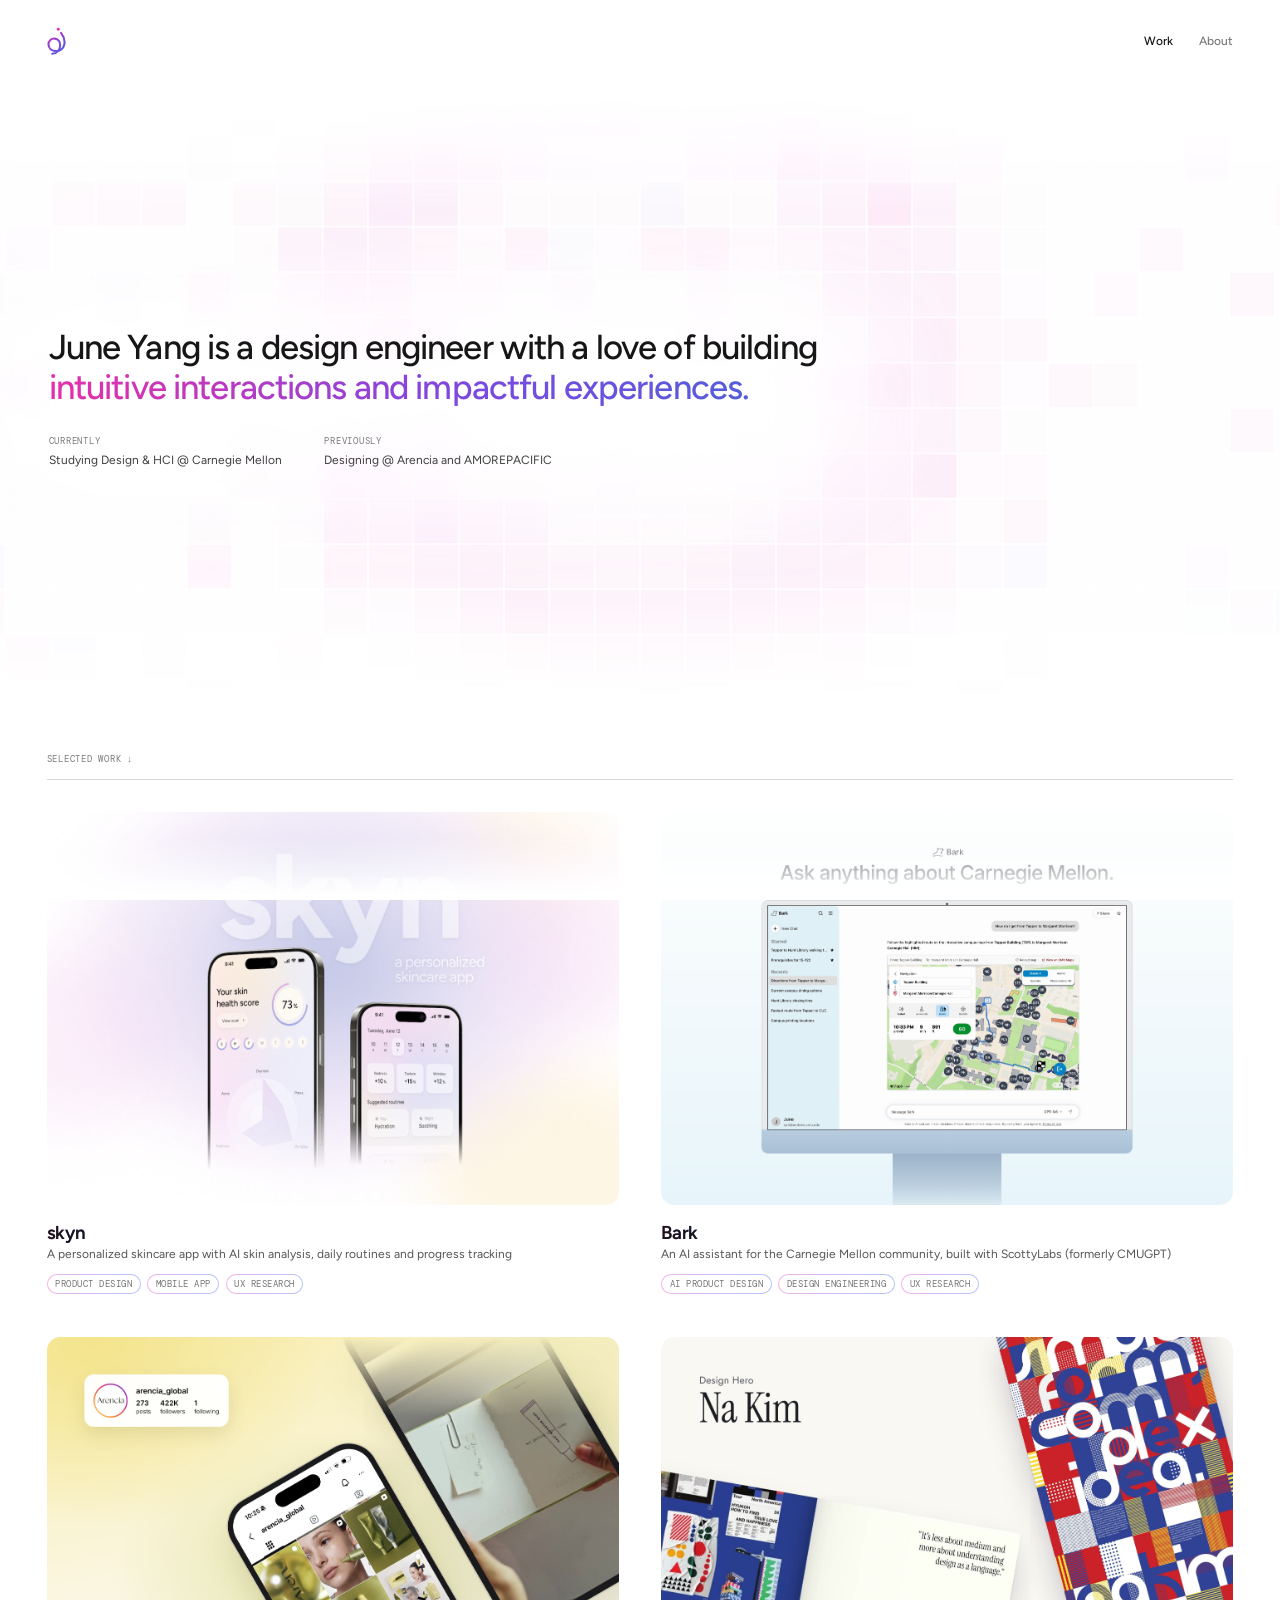
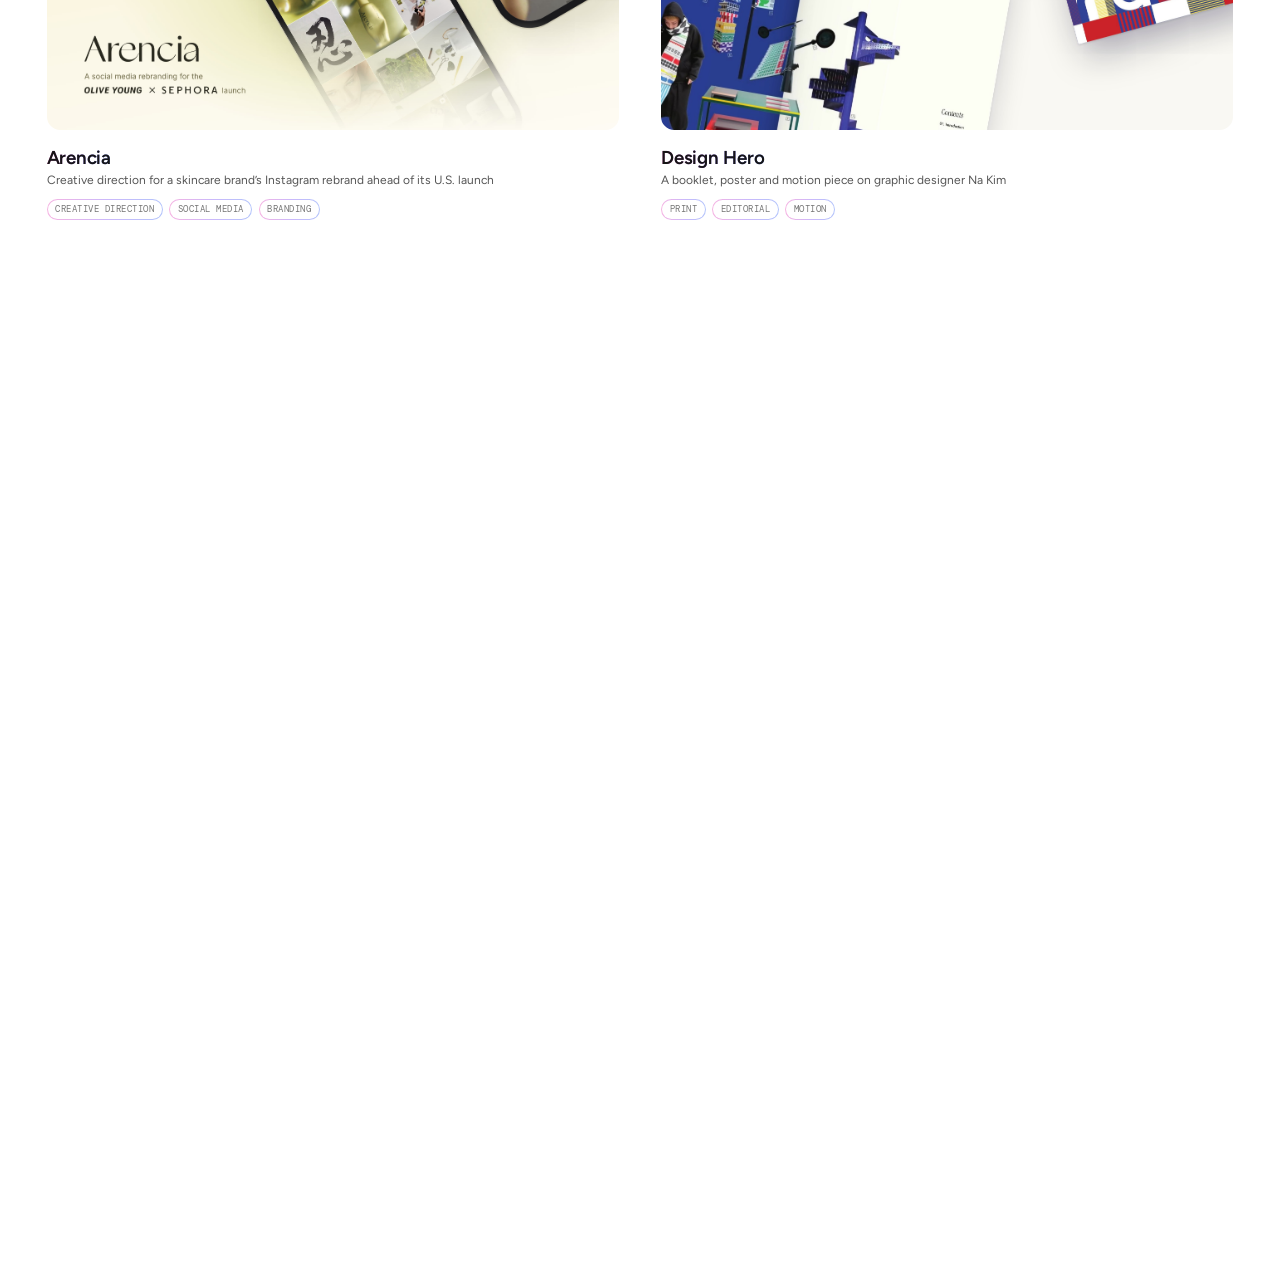
==== index.html @ a9446103 "Cursor: soft translucent circle that trails the pointer and expands over clickables (replaces arrow " ====
<!doctype html>
<html lang="en">
<head>
  <meta charset="utf-8">
  <meta name="robots" content="noindex, nofollow">
  <meta name="viewport" content="width=device-width, initial-scale=1">
  <title>June Yang</title>
  <link rel="icon" href="favicon.ico?v=4" sizes="any">
  <link rel="icon" type="image/svg+xml" href="favicon.svg?v=4">
  <link rel="icon" type="image/png" href="favicon-32.png?v=4">
  <link rel="apple-touch-icon" href="apple-touch-icon.png?v=3">
  <meta name="description" content="June Yang is a design engineer with a love of building intuitive interactions and impactful experiences. Currently studying Design &amp; HCI at Carnegie Mellon.">
  <link rel="preconnect" href="https://fonts.googleapis.com">
  <link rel="preconnect" href="https://fonts.gstatic.com" crossorigin>
  <link href="https://fonts.googleapis.com/css2?family=DM+Mono:wght@400;500&family=Figtree:wght@400;500;600&display=swap" rel="stylesheet">
  <link rel="stylesheet" href="ds.css?v=13">
  <link rel="stylesheet" href="home.css?v=ds31">
  <script>
    // Scale the 1920px design to the window width so it matches the Figma frame.
    (function () {
      function fit() {
        var w = window.innerWidth;
        document.documentElement.style.setProperty('--fit', w >= 1024 ? Math.min(w / 1920, 1) : 1);
      }
      fit();
      window.addEventListener('resize', fit);
    })();
  </script>
</head>
<body>
  <canvas class="hero-grid" data-mode="squares" data-palette="shift" aria-hidden="true"></canvas>
  <header class="site-header">
    <a class="site-logo" href="index.html"><img src="logo-j.svg?v=1" width="24" height="34" alt="June Yang (home)"></a>
    <nav class="site-nav" aria-label="Main">
      <a href="#work" aria-current="page">Work</a>
      <a href="about.html">About</a>
    </nav>
  </header>

  <main class="home">
    <section class="intro" aria-label="About June">
      <div class="intro__text">
      <h1 class="intro__title">June Yang is a design engineer with a love of building <span class="ds-gradient">intuitive interactions and impactful experiences.</span></h1>
      <dl class="intro__meta">
        <div><dt class="ds-label">Currently</dt><dd>Studying Design &amp; HCI @ Carnegie Mellon</dd></div>
        <div><dt class="ds-label">Previously</dt><dd>Designing @ Arencia and AMOREPACIFIC</dd></div>
      </dl>
      </div>
    </section>

    <div class="work-head"><h2 class="ds-label"><a href="#work">Selected work <span class="work-head__arrow" aria-hidden="true">↓</span></a></h2></div>
    <section id="work" class="work" aria-label="Selected work">
      <a class="project" href="skyn/">
        <div class="project__frame"><div class="project__media project__media--skyn">
          <img src="skyn/images/hero.png" width="857" height="589"
            alt="Two skyn app screens showing a skin health score and daily skin changes">
          <video class="project__hover" data-src="skyn/images/hover.mp4?v=12" muted playsinline loop preload="none" aria-hidden="true"></video>
        </div></div>
        <h2 class="project__title">skyn</h2>
        <p class="project__desc">A personalized skincare app with AI skin analysis, daily routines and progress tracking</p>
        <ul class="project__tags" aria-label="Tags"><li>Product Design</li><li>Mobile App</li><li>UX Research</li></ul>
      </a>

      <a class="project" href="bark/">
        <div class="project__frame"><div class="project__media project__media--cmugpt">
          <img src="bark/images/cover.png?v=15" width="1377" height="946"
            alt="Bark cover: 'Ask anything about Carnegie Mellon.' above an iMac showing a Bark answer with an interactive CMU Maps route">
          <video class="project__hover" data-src="bark/images/hover.mp4?v=7" muted playsinline loop preload="none" aria-hidden="true"></video>
        </div></div>
        <h2 class="project__title">Bark</h2>
        <p class="project__desc">An AI assistant for the Carnegie Mellon community, built with ScottyLabs (formerly CMUGPT)</p>
        <ul class="project__tags" aria-label="Tags"><li>AI Product Design</li><li>Design Engineering</li><li>UX Research</li></ul>
      </a>

      <a class="project" href="arencia/">
        <div class="project__frame"><div class="project__media project__media--arencia">
          <img src="arencia/images/cover.jpg?v=17" width="1377" height="946"
            alt="Arencia cover: two tilted phones showing the rebranded Instagram grid and the Booster Shot video, and the Arencia logo with 'A social media rebranding for the Olive Young x Sephora launch'">
          <video class="project__hover" data-src="arencia/images/hover.mp4?v=6" muted playsinline loop preload="none" aria-hidden="true"></video>
        </div></div>
        <h2 class="project__title">Arencia</h2>
        <p class="project__desc">Creative direction for a skincare brand’s Instagram rebrand ahead of its U.S. launch</p>
        <ul class="project__tags" aria-label="Tags"><li>Creative Direction</li><li>Social Media</li><li>Branding</li></ul>
      </a>

      <a class="project" href="design-hero/">
        <div class="project__frame"><div class="project__media project__media--hero">
          <img src="design-hero/images/cover.jpg?v=8" width="1377" height="946"
            alt="Na Kim cover: 'Design Hero' above the 'Na Kim' title on a cream background above the tilted booklet contents spread and the 'simple form, complex idea' poster">
          <video class="project__hover" data-src="design-hero/images/hover.mp4?v=4" muted playsinline loop preload="none" aria-hidden="true"></video>
        </div></div>
        <h2 class="project__title">Design Hero</h2>
        <p class="project__desc">A booklet, poster and motion piece on graphic designer Na Kim</p>
        <ul class="project__tags" aria-label="Tags"><li>Print</li><li>Editorial</li><li>Motion</li></ul>
      </a>
    </section>
  </main>
  <script>
    // On hover, a project's cover comes alive: its screens play the app's demos. Only where hovering
    // exists and motion is welcome; everywhere else the still cover stays.
    (function () {
      if (!window.matchMedia('(hover: hover) and (pointer: fine)').matches) return;
      if (window.matchMedia('(prefers-reduced-motion: reduce)').matches) return;
      Array.prototype.forEach.call(document.querySelectorAll('.project__hover'), function (v) {
        var card = v.closest('.project');
        v.src = v.getAttribute('data-src');
        v.preload = 'auto';
        function start() {
          v.currentTime = 0;
          var p = v.play(); if (p && p.catch) p.catch(function () {});
        }
        v.addEventListener('playing', function () { card.classList.add('is-playing'); });
        function stop() { card.classList.remove('is-playing'); v.pause(); }
        card.addEventListener('mouseenter', start);
        card.addEventListener('mouseleave', stop);
        card.addEventListener('focus', start);
        card.addEventListener('blur', stop);
      });
    })();
  </script>
  <script src="scroll-fade.js?v=1"></script>
  <script src="hero-grid.js?v=45"></script>
  <script src="cursor-circle.js?v=1" defer></script>
</body>
</html>
---- ds.css ----
/* June Yang design system — shared tokens.
   Same system as the resume: Figtree for text, DM Mono for small labels.
   Color: pink leads, with purple and blue as supporting accents. The gradient runs
   pink → purple → blue. Pages link this file first and read only these variables. */

:root {
  /* Brand colors (500 = the main swatch) — clean, saturated hues so the pink never reads muddy */
  --pink-50:    #fdeefa;
  --pink-100:   #fbcdef;
  --pink-300:   #f9a8e6;
  --pink-500:   #f472d0;  /* main brand pink: cool and bright — tiles, fills, large shapes */
  --pink-600:   #b5208f;  /* pink text on white (5.9:1) */
  --pink-700:   #a91d85;
  --purple-300: #c4b5fd;
  --purple-500: #a78bfa;
  --blue-300:   #a5b4fc;
  --blue-500:   #6b8cf5;
  --blue-50:    #eef2fe;

  /* Neutrals */
  --ink:        #161616;  /* headings, body */
  --ink-2:      #3d3d3d;  /* long-form body */
  --muted:      #7a7a7a;  /* supporting text, labels */
  --line:       #dadada;  /* hairlines (a touch darker so card borders and dividers read clearly) */
  --surface:    #f5f5f7;  /* image wells, chips */
  --bg:         #ffffff;

  /* Roles */
  --link:       var(--pink-600);
  --link-hover: var(--pink-700);
  --tag-bg:     var(--pink-50);
  --tag-fg:     var(--pink-600);
  --focus:      var(--pink-500);
  /* headline gradient: a bright, clean pink into a deep violet and deep blue (large text, ≥3.9:1) */
  --gradient:   linear-gradient(90deg, #e62fa8, #7e47e0 52%, #4a62d9);
  /* calmer version for hover states like project titles: lighter and clean, not vivid (≥3.6:1) */
  --gradient-title: linear-gradient(90deg, #d655b0, #8b66e6 52%, #6380e6);
  /* light pastel version for the selected-card ring */
  --gradient-ring: linear-gradient(90deg, #ef9ad6, #b79cf6 52%, #97aef5);
  /* soft pastel version for quiet details like tag outlines */
  --gradient-soft: linear-gradient(90deg, #f6b3e2, #cbb8fb 52%, #b3c4fb);

  /* Type */
  --font-sans: "Figtree", system-ui, sans-serif;
  --font-mono: "DM Mono", ui-monospace, monospace;
}

/* Gradient text, e.g. the title under a name */
.ds-gradient {
  background: var(--gradient);
  -webkit-background-clip: text;
  background-clip: text;
  color: transparent;
}

/* Small monospace section label, e.g. EXPERIENCE / SELECTED WORK */
.ds-label {
  font-family: var(--font-mono);
  font-size: 14px;
  font-weight: 400;
  letter-spacing: 0.08em;
  text-transform: uppercase;
  color: var(--muted);
}

/* Cursor circle (cursor-circle.js): soft translucent circle that trails the pointer, expands over clickables */
.cursor-circle { position: fixed; left: 0; top: 0; z-index: 2147483647; pointer-events: none; will-change: transform; }
.cursor-circle::before {
  content: ""; position: absolute; left: -14px; top: -14px; width: 28px; height: 28px; border-radius: 50%;
  background: linear-gradient(135deg, rgba(244,114,208,.32), rgba(167,139,250,.28) 52%, rgba(107,140,245,.3));
  box-shadow: inset 0 0 0 1px rgba(181,32,143,.12);
  opacity: 0; transform: scale(.6);
  transition: transform .45s cubic-bezier(.2,1.2,.4,1), opacity .25s ease, background .3s ease;
}
.cursor-circle.is-visible::before { opacity: 1; transform: scale(1); }
.cursor-circle.is-hover::before {
  transform: scale(2.3);
  background: linear-gradient(135deg, rgba(244,114,208,.18), rgba(167,139,250,.16) 52%, rgba(107,140,245,.18));
  box-shadow: inset 0 0 0 1px rgba(126,71,224,.18);
}
.cursor-circle.is-hover.is-press::before { transform: scale(1.9); transition-duration: .15s; }
@media (prefers-reduced-motion: reduce) { .cursor-circle::before { transition: opacity .2s ease; } }
---- home.css ----
/* Portfolio home — built from the Figma "main(home)" frame (1920px).
   Colors and fonts come from ds.css (the shared design system). */

:root {
  --black: var(--ink);
  --black-60: var(--muted);
  --label-size: 15px;

  --side: 70px;       /* frame edge to content */
  --card-gap: 64px;   /* 991 - 927 */
}

*, *::before, *::after { box-sizing: border-box; }

body {
  zoom: var(--fit, 1);
  margin: 0;
  background: var(--bg);
  color: var(--ink);
  font-family: var(--font-sans);
  -webkit-font-smoothing: antialiased;
}

p, h1, h2 { margin: 0; font-weight: 400; }
img { display: block; max-width: 100%; height: auto; }
a { color: inherit; text-decoration: none; }

/* Header (same as the case studies) */
.site-header {
  max-width: 1920px;
  margin: 0 auto;
  padding: 40px var(--side) 0;
  display: flex;
  justify-content: flex-end;
}
.site-nav { display: flex; gap: 40px; font-size: 18px; font-weight: 500; }
.site-nav a { color: var(--muted); transition: color .2s ease; }
.site-nav a[aria-current="page"] { color: var(--ink); }
.site-nav a:hover { color: var(--link); }

.home {
  max-width: 1920px;
  margin: 0 auto;
  padding: 0 var(--side) 157px;
}

/* Intro */
/* Hero fills the first screen: header + intro + "Selected work" label = 100vh */
body { position: relative; }
.hero-grid { position: absolute; top: 0; left: 0; width: 100%; height: 100vh; pointer-events: none; z-index: 0; }
.hero-grid[data-mode="squares"] { -webkit-mask-image: linear-gradient(#000 82%, transparent); mask-image: linear-gradient(#000 82%, transparent); }
.site-header, .home { position: relative; z-index: 1; }
/* Soft haze + blur behind the nav and the intro text, so the tiles melt away near the words
   (same idea as the fade at the bottom of the window) */
.site-header::before {
  content: "";
  position: absolute;
  /* solid white through the whole nav row (plus a margin), then a long, eased fade */
  left: -100vw; right: -100vw; top: -40px; height: calc(100% + 290px);
  background: var(--bg);
  -webkit-backdrop-filter: blur(6px) saturate(1.8); backdrop-filter: blur(6px) saturate(1.8);
  -webkit-mask-image: linear-gradient(to bottom, #000 0, #000 calc(100% - 190px), rgba(0,0,0,.85) calc(100% - 150px), rgba(0,0,0,.6) calc(100% - 105px), rgba(0,0,0,.32) calc(100% - 60px), rgba(0,0,0,.1) calc(100% - 25px), transparent);
  mask-image: linear-gradient(to bottom, #000 0, #000 calc(100% - 190px), rgba(0,0,0,.85) calc(100% - 150px), rgba(0,0,0,.6) calc(100% - 105px), rgba(0,0,0,.32) calc(100% - 60px), rgba(0,0,0,.1) calc(100% - 25px), transparent);
  pointer-events: none;
  z-index: -1;
}
.intro__text { position: relative; align-self: flex-start; }
/* Haze sized from the text block itself. --ox/--oy: how far it reaches past the text;
   --fx/--fy: how long the fade is. The fade is longer than the reach, so it starts a little
   inside the text and eases out well beyond it. Whiter in the middle, lighter at the edges,
   so it reads as the tiles softening around the words rather than a box. */
.intro__text { --ox: 300px; --oy: 210px; --fx: 380px; --fy: 280px; }
.intro__text::before {
  content: "";
  position: absolute;
  inset: calc(var(--oy) * -1) calc(var(--ox) * -1);
  background: radial-gradient(ellipse 55% 60% at 45% 50%, rgba(255, 255, 255, .95), rgba(255, 255, 255, .82));
  -webkit-backdrop-filter: blur(14px) saturate(1.8); backdrop-filter: blur(14px) saturate(1.8);
  -webkit-mask-image: linear-gradient(to right, rgba(0,0,0,0) calc(var(--fx) * 0), rgba(0,0,0,0.03) calc(var(--fx) * 0.12), rgba(0,0,0,0.1) calc(var(--fx) * 0.25), rgba(0,0,0,0.26) calc(var(--fx) * 0.4), rgba(0,0,0,0.48) calc(var(--fx) * 0.55), rgba(0,0,0,0.7) calc(var(--fx) * 0.7), rgba(0,0,0,0.88) calc(var(--fx) * 0.85), rgba(0,0,0,1) calc(var(--fx) * 1), rgba(0,0,0,1) calc(100% - var(--fx) * 1), rgba(0,0,0,0.88) calc(100% - var(--fx) * 0.85), rgba(0,0,0,0.7) calc(100% - var(--fx) * 0.7), rgba(0,0,0,0.48) calc(100% - var(--fx) * 0.55), rgba(0,0,0,0.26) calc(100% - var(--fx) * 0.4), rgba(0,0,0,0.1) calc(100% - var(--fx) * 0.25), rgba(0,0,0,0.03) calc(100% - var(--fx) * 0.12), rgba(0,0,0,0) calc(100% - var(--fx) * 0)), linear-gradient(to bottom, rgba(0,0,0,0) calc(var(--fy) * 0), rgba(0,0,0,0.03) calc(var(--fy) * 0.12), rgba(0,0,0,0.1) calc(var(--fy) * 0.25), rgba(0,0,0,0.26) calc(var(--fy) * 0.4), rgba(0,0,0,0.48) calc(var(--fy) * 0.55), rgba(0,0,0,0.7) calc(var(--fy) * 0.7), rgba(0,0,0,0.88) calc(var(--fy) * 0.85), rgba(0,0,0,1) calc(var(--fy) * 1), rgba(0,0,0,1) calc(100% - var(--fy) * 1), rgba(0,0,0,0.88) calc(100% - var(--fy) * 0.85), rgba(0,0,0,0.7) calc(100% - var(--fy) * 0.7), rgba(0,0,0,0.48) calc(100% - var(--fy) * 0.55), rgba(0,0,0,0.26) calc(100% - var(--fy) * 0.4), rgba(0,0,0,0.1) calc(100% - var(--fy) * 0.25), rgba(0,0,0,0.03) calc(100% - var(--fy) * 0.12), rgba(0,0,0,0) calc(100% - var(--fy) * 0));
  -webkit-mask-composite: source-in;
  mask-image: linear-gradient(to right, rgba(0,0,0,0) calc(var(--fx) * 0), rgba(0,0,0,0.03) calc(var(--fx) * 0.12), rgba(0,0,0,0.1) calc(var(--fx) * 0.25), rgba(0,0,0,0.26) calc(var(--fx) * 0.4), rgba(0,0,0,0.48) calc(var(--fx) * 0.55), rgba(0,0,0,0.7) calc(var(--fx) * 0.7), rgba(0,0,0,0.88) calc(var(--fx) * 0.85), rgba(0,0,0,1) calc(var(--fx) * 1), rgba(0,0,0,1) calc(100% - var(--fx) * 1), rgba(0,0,0,0.88) calc(100% - var(--fx) * 0.85), rgba(0,0,0,0.7) calc(100% - var(--fx) * 0.7), rgba(0,0,0,0.48) calc(100% - var(--fx) * 0.55), rgba(0,0,0,0.26) calc(100% - var(--fx) * 0.4), rgba(0,0,0,0.1) calc(100% - var(--fx) * 0.25), rgba(0,0,0,0.03) calc(100% - var(--fx) * 0.12), rgba(0,0,0,0) calc(100% - var(--fx) * 0)), linear-gradient(to bottom, rgba(0,0,0,0) calc(var(--fy) * 0), rgba(0,0,0,0.03) calc(var(--fy) * 0.12), rgba(0,0,0,0.1) calc(var(--fy) * 0.25), rgba(0,0,0,0.26) calc(var(--fy) * 0.4), rgba(0,0,0,0.48) calc(var(--fy) * 0.55), rgba(0,0,0,0.7) calc(var(--fy) * 0.7), rgba(0,0,0,0.88) calc(var(--fy) * 0.85), rgba(0,0,0,1) calc(var(--fy) * 1), rgba(0,0,0,1) calc(100% - var(--fy) * 1), rgba(0,0,0,0.88) calc(100% - var(--fy) * 0.85), rgba(0,0,0,0.7) calc(100% - var(--fy) * 0.7), rgba(0,0,0,0.48) calc(100% - var(--fy) * 0.55), rgba(0,0,0,0.26) calc(100% - var(--fy) * 0.4), rgba(0,0,0,0.1) calc(100% - var(--fy) * 0.25), rgba(0,0,0,0.03) calc(100% - var(--fy) * 0.12), rgba(0,0,0,0) calc(100% - var(--fy) * 0));
  mask-composite: intersect;
  pointer-events: none;
  z-index: -1;
}
.intro__text > * { position: relative; }
.intro {
  min-height: calc(88vh / var(--fit, 1) - 140px); /* hero ≈ 88% of the screen; the first projects just peek in */
  display: flex;
  flex-direction: column;
  justify-content: center;
  padding: 48px 0 64px 3px;
}
.intro__title {
  max-width: 1340px;   /* wide enough that the headline sits on two lines */
  text-wrap: pretty;   /* never leave one word alone on the last line */
  font-size: 52px;
  font-weight: 500;
  line-height: 1.15;
  letter-spacing: -0.025em;
}
/* the colored phrase always starts on its own line, below the black text */
.intro__title .ds-gradient { display: block; text-wrap: pretty; }
@media (max-width: 1024px) { .intro__title, .intro__title .ds-gradient { text-wrap: balance; } }
.intro__meta { display: flex; gap: 64px; margin: 40px 0 0; }
.intro__meta dt { margin-bottom: 6px; }
.intro__meta dd { margin: 0; font-size: 18px; line-height: 28px; color: var(--ink-2); }

/* Section label above the grid, with the resume's hairline */
.work-head {
  margin-top: 0;
  padding-bottom: 20px;
  border-bottom: 1px solid var(--line);
}
.work-head .ds-label { margin: 0; }
.work-head a { display: inline-flex; gap: 8px; align-items: center; transition: color .2s ease; }
.work-head a:hover { color: var(--link); }
.work-head__arrow { display: inline-block; animation: nudge 2.4s ease-in-out infinite; }
@keyframes nudge { 0%, 70%, 100% { transform: none; } 80% { transform: translateY(3px); } }
@media (prefers-reduced-motion: reduce) { .work-head__arrow { animation: none; } }

/* Project grid */
.work {
  display: grid;
  grid-template-columns: repeat(2, minmax(0, 1fr));
  column-gap: var(--card-gap);
  row-gap: 65px;
  margin-top: 48px;
  scroll-margin-top: 40px;
}
.project { display: flex; flex-direction: column; }
.project__media {
  position: relative;
  aspect-ratio: 1377 / 946; /* skyn cover's own ratio, so it shows uncropped */
  border-radius: 20px;
  overflow: hidden;
  background: var(--surface);
  transition: transform .4s cubic-bezier(.2, .7, .2, 1);
}
/* Selected state: the card lifts and a thin ring in the calm brand gradient fades in a few
   pixels outside the thumbnail — outside the image, so it works with every cover's colors */
.project__frame { position: relative; isolation: isolate; transition: transform .4s cubic-bezier(.2, .7, .2, 1); }
.project:hover .project__frame, .project:focus-visible .project__frame { transform: translateY(-4px); }
/* A real 2px gradient border (white padding-box over the gradient border-box) renders evenly at
   any zoom. Corners are concentric with the thumbnail: 20px radius + 6px gap + 2px border. */
.project__frame::before {
  content: "";
  position: absolute;
  inset: -8px;
  border-radius: 28px;
  border: 2px solid transparent;
  background: linear-gradient(var(--bg), var(--bg)) padding-box, var(--gradient-ring) border-box;
  opacity: 0;
  transition: opacity .35s ease;
  pointer-events: none;
  z-index: -1;
}
.project:hover .project__frame::before, .project:focus-visible .project__frame::before { opacity: 1; }
.project__media img {
  width: 100%;
  height: 100%;
  object-fit: cover;
  transition: transform .4s ease;
}
.project__media--skyn { background: #fefefe; }
.project:hover .project__media img { transform: scale(1.02); }
.project__title {
  margin-top: 24px;
  font-size: 28px;
  font-weight: 600;
  line-height: 35px;
  letter-spacing: -0.015em;
  /* a calmer brand gradient sits behind the letters; the text color fades out on hover to reveal it */
  background: var(--gradient-title);
  -webkit-background-clip: text;
  background-clip: text;
  width: fit-content;
  transition: color .3s ease;
}
.project__desc {
  margin-top: 5px;
  color: #555;   /* second level: clearly readable sentence (7.5:1) */
  font-size: 18px;
  line-height: 1.3;
}
.project__tags {
  display: flex;
  flex-wrap: wrap;
  gap: 10px;
  margin: 16px 0 0;
  padding: 0;
  list-style: none;
}
.project__tags li {
  padding: 6px 11px 5px;   /* mono caps sit a touch high; nudge them to optical center */
  /* gradient outline: white fill on the padding box, the brand gradient on the border box */
  border: 1px solid transparent;
  background: linear-gradient(var(--bg), var(--bg)) padding-box, var(--gradient-soft) border-box;
  border-radius: 999px;
  /* third level: the same small mono label style as "Selected work" — reads as metadata */
  color: #767676;   /* lighter than the description, still 4.5:1 */
  font-family: var(--font-mono);
  font-size: 13px;
  font-weight: 400;
  letter-spacing: 0.06em;
  text-transform: uppercase;
  line-height: 1.3;
}
.project:hover .project__title, .project:focus-visible .project__title { color: transparent; }
.project:focus-visible { outline: none; } /* the gradient ring shows focus instead */

@media (prefers-reduced-motion: reduce) {
  .project__media img, .project__media { transition: none; }
  .project:hover .project__media img { transform: none; }
  .project:hover .project__media, .project:focus-visible .project__media { transform: none; }
  .project__frame { transition: none; }
  .project:hover .project__frame, .project:focus-visible .project__frame { transform: none; }
}

@media (max-width: 1023px) {
  :root { --side: 40px; }
  .intro { padding-left: 0; min-height: calc(88svh - 130px); }
  .intro__text { --ox: 70px; --oy: 120px; --fx: 110px; --fy: 170px; }
  .intro__title { font-size: 40px; }
  .work-head { margin-top: 0; }
  .work { margin-top: 40px; column-gap: 32px; }
  .project__title { font-size: 24px; line-height: 31px; }
}

@media (max-width: 760px) {
  :root { --side: 16px; }
  .site-header { padding-top: 24px; }
  .site-nav { gap: 24px; font-size: 16px; }
  .home { padding-bottom: 96px; }
  .intro { min-height: calc(86svh - 110px); padding: 32px 0 48px; }
  .intro__title { font-size: 30px; }
  .intro__meta { flex-direction: column; gap: 16px; margin-top: 28px; }
  .intro__meta dd { font-size: 15px; line-height: 24px; }
  .work-head { margin-top: 0; padding-bottom: 14px; }
  .work-head .ds-label { font-size: 12px; }
  .work { grid-template-columns: 1fr; row-gap: 48px; margin-top: 28px; }
  .project__media { border-radius: 12px; }
  .project__frame::before { inset: -6px; border-radius: 18px; }   /* 12px radius + 4px gap + 2px border */
  .project__title { margin-top: 16px; font-size: 22px; line-height: 28px; }
  .project__desc { font-size: 15px; }
  .project__tags { margin-top: 12px; gap: 6px; }
  .project__tags li { padding: 5px 9px 4px; font-size: 11px; }
  .intro__title, .intro__meta dd, .project__desc { text-wrap: balance; }
}

/* Hover video sits on the cover and fades in once it is actually playing */
.project__hover { position: absolute; inset: 0; width: 100%; height: 100%; object-fit: cover; opacity: 0; transition: opacity .35s ease, transform .4s ease; pointer-events: none; }
.project.is-playing .project__hover { opacity: 1; }
.project:hover .project__hover { transform: scale(1.02); }

.site-header { justify-content: space-between; align-items: center; }
.site-logo { display: block; line-height: 0; }
.site-logo img { height: 42px; width: auto; }   /* swirly j logo */
.site-logo { transition: opacity .2s ease; }
.site-logo:hover { opacity: 0.6; }
@media (max-width: 640px) { .site-logo img { height: 34px; } }
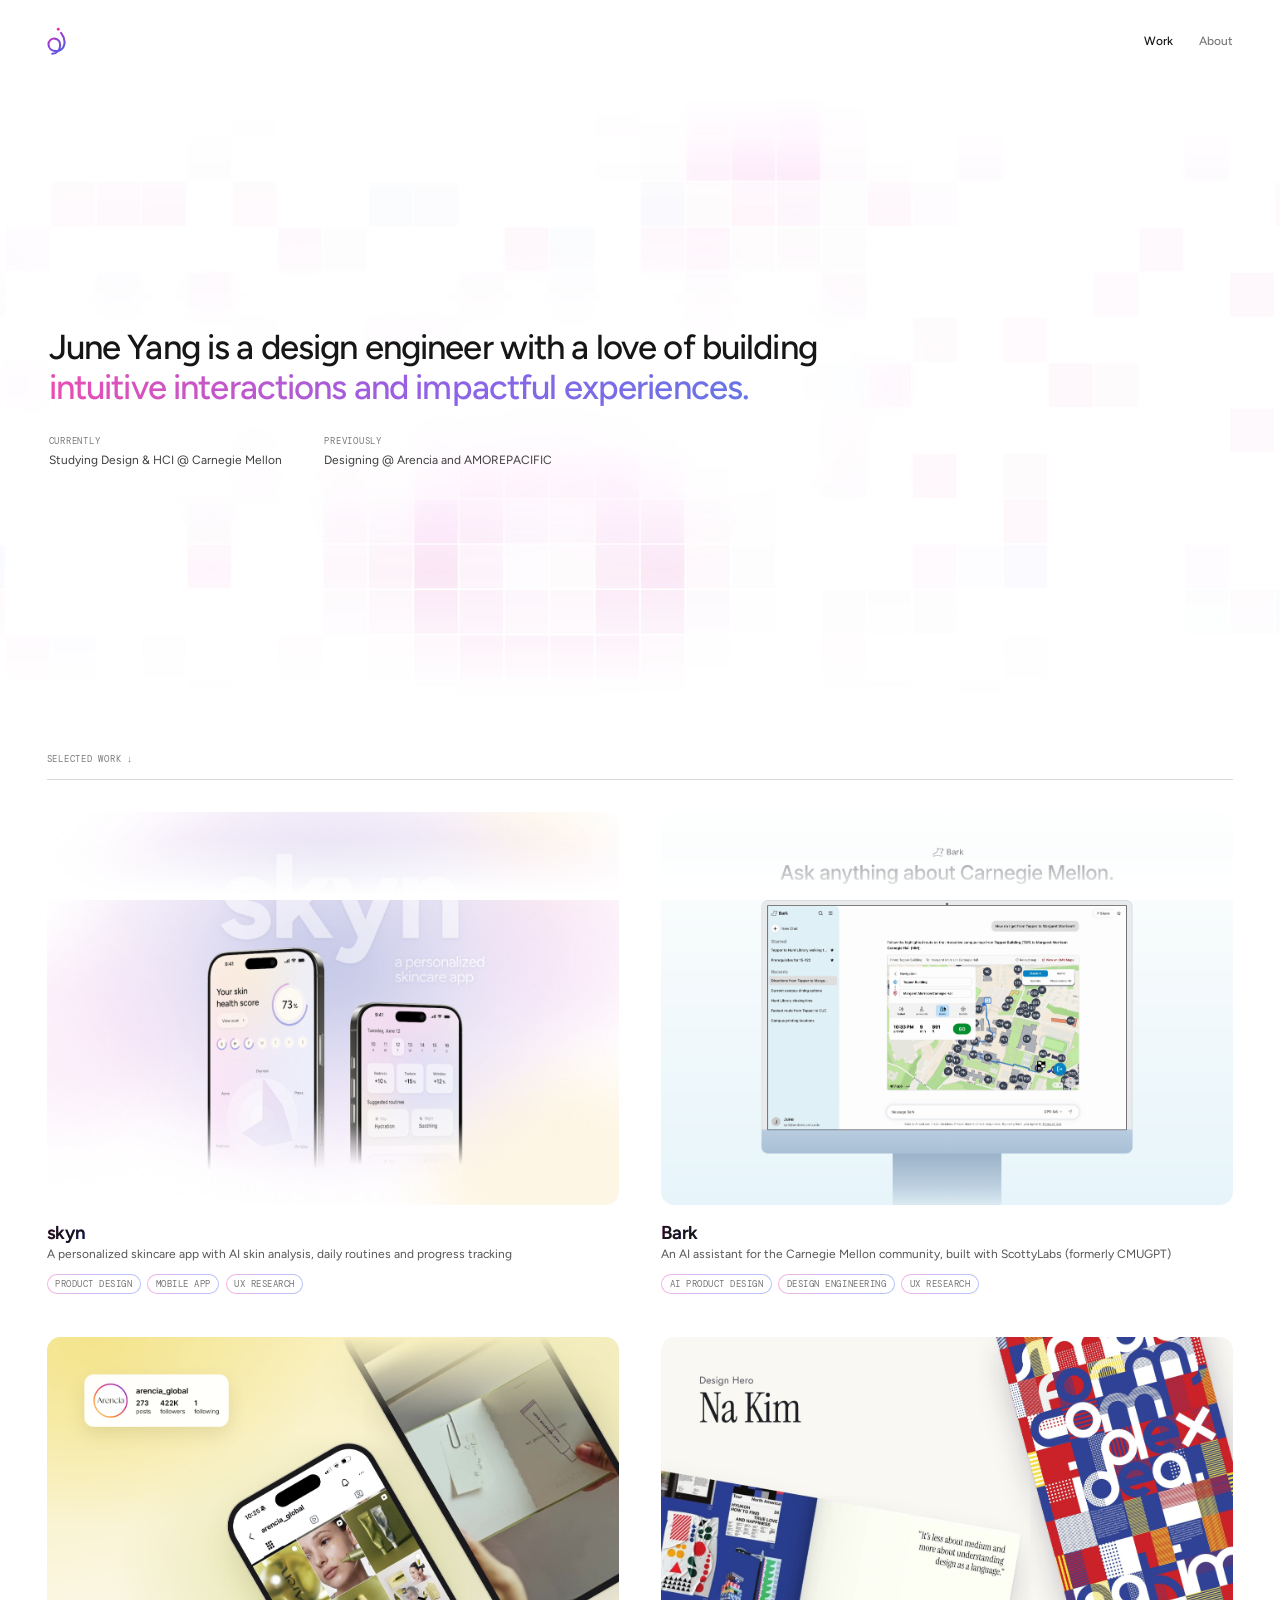
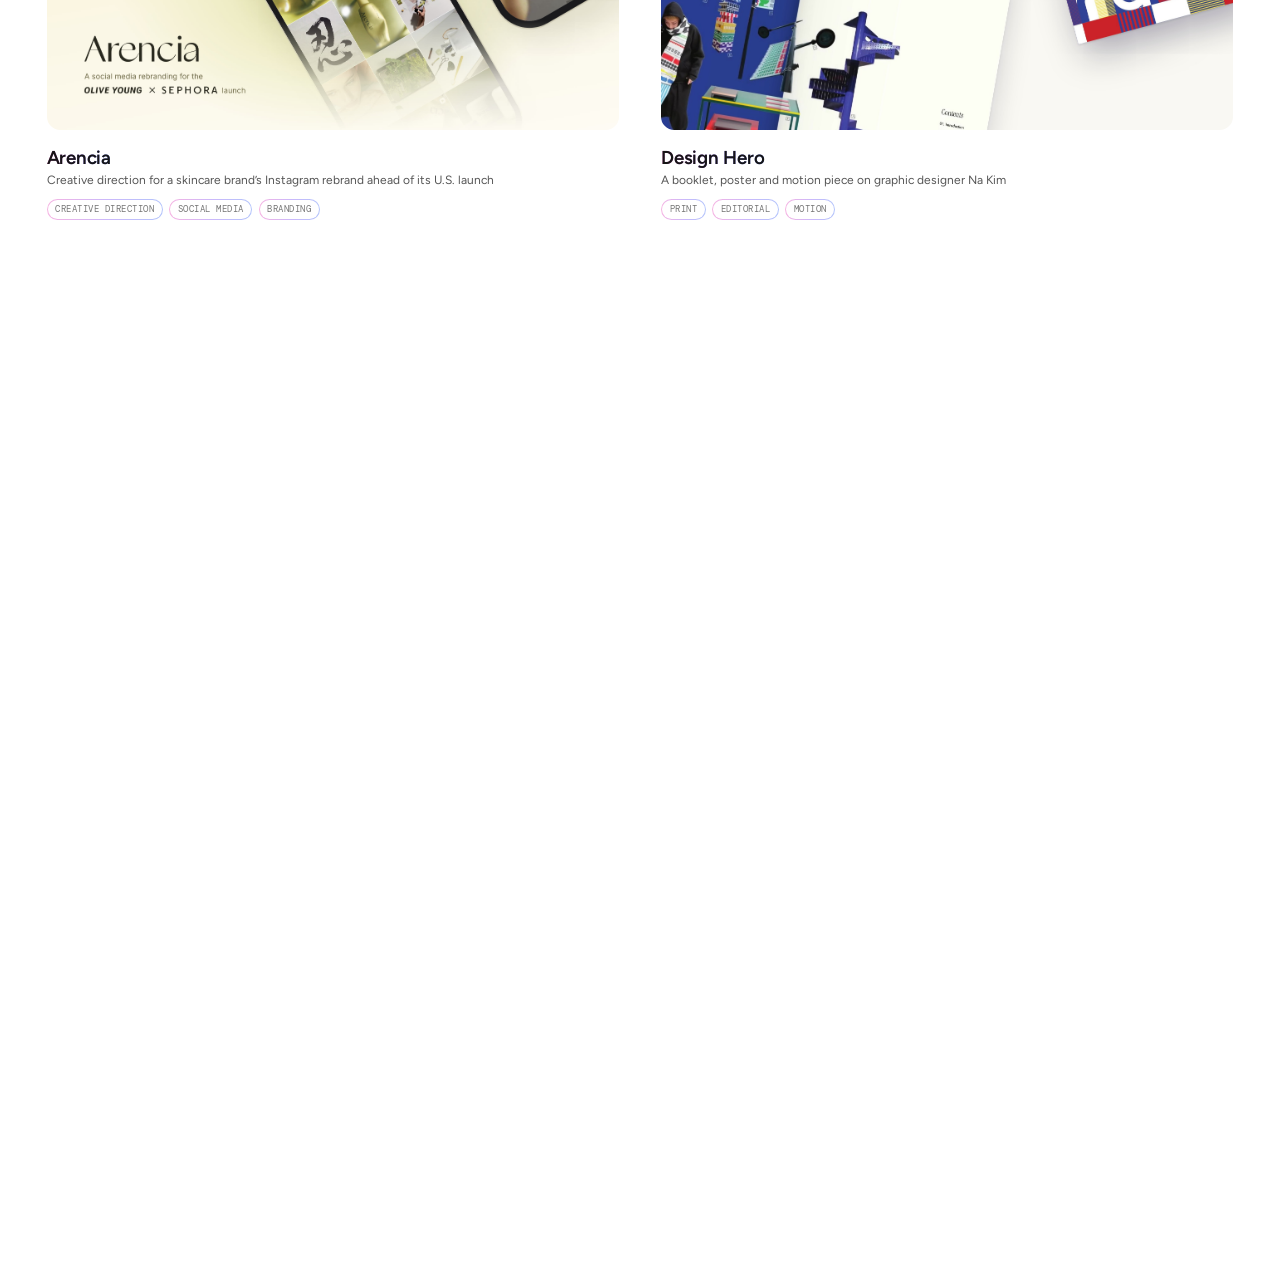
==== commit 4fe7cd3b: "Hero: color under a resting cursor fades out gently; lighter text gradient; cursor circle smaller, o" ====
--- a/index.html
+++ b/index.html
@@ -13,7 +13,7 @@
   <link rel="preconnect" href="https://fonts.googleapis.com">
   <link rel="preconnect" href="https://fonts.gstatic.com" crossorigin>
   <link href="https://fonts.googleapis.com/css2?family=DM+Mono:wght@400;500&family=Figtree:wght@400;500;600&display=swap" rel="stylesheet">
-  <link rel="stylesheet" href="ds.css?v=13">
+  <link rel="stylesheet" href="ds.css?v=14">
   <link rel="stylesheet" href="home.css?v=ds31">
   <script>
     // Scale the 1920px design to the window width so it matches the Figma frame.
@@ -119,7 +119,7 @@
     })();
   </script>
   <script src="scroll-fade.js?v=1"></script>
-  <script src="hero-grid.js?v=45"></script>
+  <script src="hero-grid.js?v=47"></script>
   <script src="cursor-circle.js?v=1" defer></script>
 </body>
 </html>
--- a/ds.css
+++ b/ds.css
@@ -32,7 +32,7 @@
   --tag-fg:     var(--pink-600);
   --focus:      var(--pink-500);
   /* headline gradient: a bright, clean pink into a deep violet and deep blue (large text, ≥3.9:1) */
-  --gradient:   linear-gradient(90deg, #e62fa8, #7e47e0 52%, #4a62d9);
+  --gradient:   linear-gradient(90deg, #ea4db3, #8e62e8 52%, #5d79e4);   /* a touch lighter than before; pink still 3.4:1 for large text */
   /* calmer version for hover states like project titles: lighter and clean, not vivid (≥3.6:1) */
   --gradient-title: linear-gradient(90deg, #d655b0, #8b66e6 52%, #6380e6);
   /* light pastel version for the selected-card ring */
@@ -66,18 +66,14 @@
 /* Cursor circle (cursor-circle.js): soft translucent circle that trails the pointer, expands over clickables */
 .cursor-circle { position: fixed; left: 0; top: 0; z-index: 2147483647; pointer-events: none; will-change: transform; }
 .cursor-circle::before {
-  content: ""; position: absolute; left: -14px; top: -14px; width: 28px; height: 28px; border-radius: 50%;
-  background: linear-gradient(135deg, rgba(244,114,208,.32), rgba(167,139,250,.28) 52%, rgba(107,140,245,.3));
-  box-shadow: inset 0 0 0 1px rgba(181,32,143,.12);
+  content: ""; position: absolute; left: -7px; top: -7px; width: 14px; height: 14px; border-radius: 50%;
+  background: rgba(244,114,208,.22);              /* pink-500, translucent: one calm color */
+  box-shadow: inset 0 0 0 1px rgba(244,114,208,.28);
   opacity: 0; transform: scale(.6);
-  transition: transform .45s cubic-bezier(.2,1.2,.4,1), opacity .25s ease, background .3s ease;
+  transition: transform .45s cubic-bezier(.2,1.2,.4,1), opacity .25s ease, background-color .3s ease;
 }
 .cursor-circle.is-visible::before { opacity: 1; transform: scale(1); }
-.cursor-circle.is-hover::before {
-  transform: scale(2.3);
-  background: linear-gradient(135deg, rgba(244,114,208,.18), rgba(167,139,250,.16) 52%, rgba(107,140,245,.18));
-  box-shadow: inset 0 0 0 1px rgba(126,71,224,.18);
-}
-.cursor-circle.is-hover.is-press::before { transform: scale(1.9); transition-duration: .15s; }
+.cursor-circle.is-hover::before { transform: scale(2.6); background: rgba(244,114,208,.14); }
+.cursor-circle.is-hover.is-press::before { transform: scale(2.2); transition-duration: .15s; }
 @media (prefers-reduced-motion: reduce) { .cursor-circle::before { transition: opacity .2s ease; } }
 
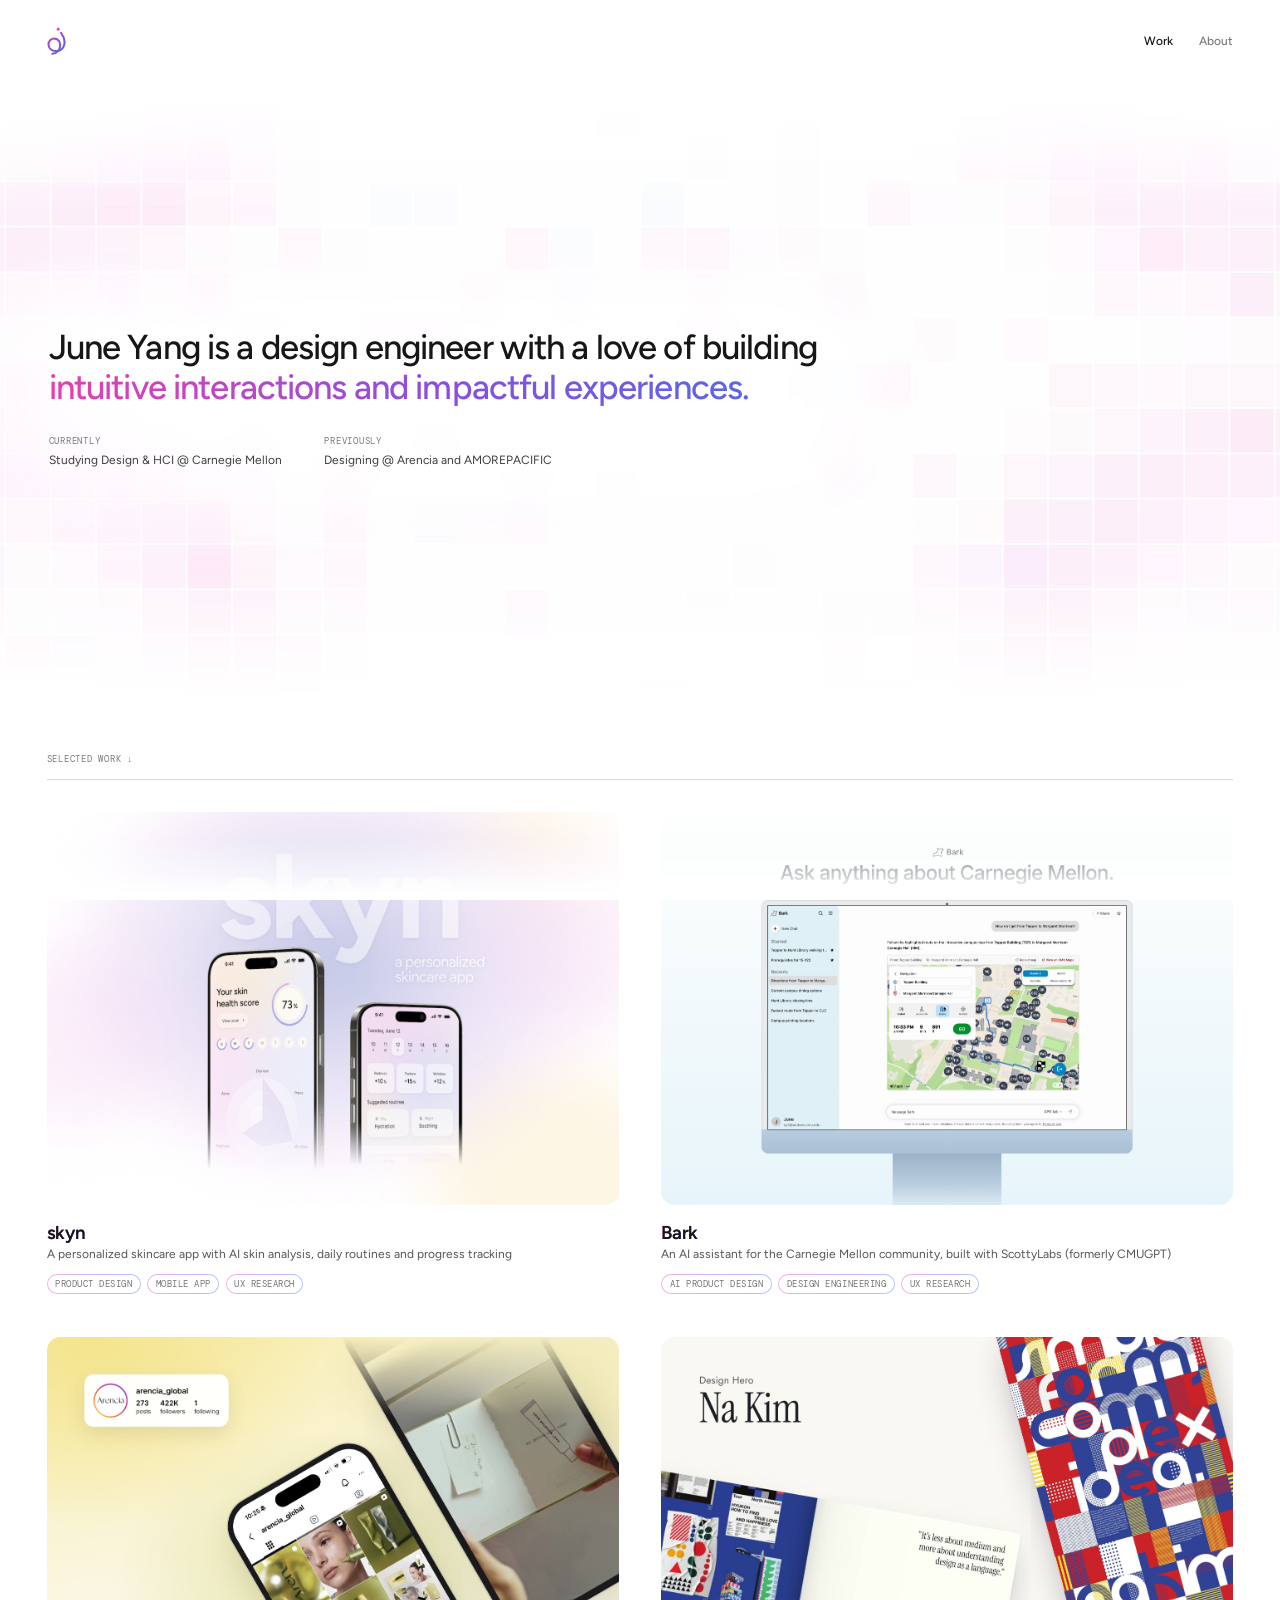
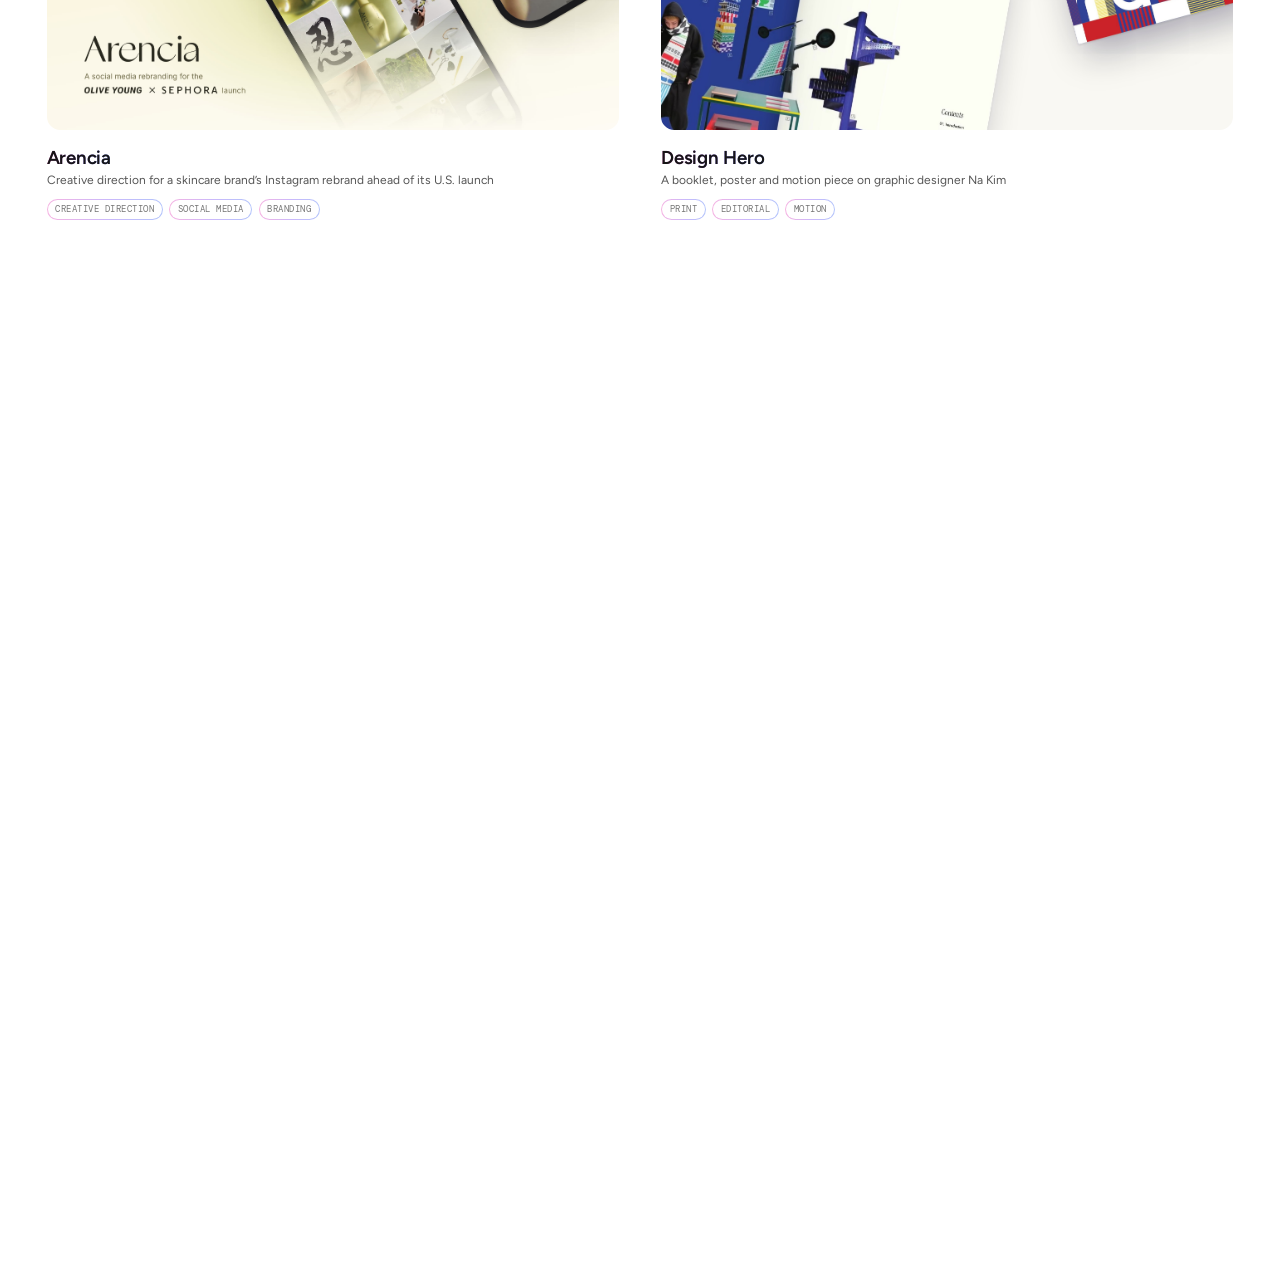
==== commit d35ef74e: "Deeper gradient everywhere (logo, favicons, bullets, lab); neutral cursor circle with hairline edge " ====
--- a/index.html
+++ b/index.html
@@ -5,15 +5,15 @@
   <meta name="robots" content="noindex, nofollow">
   <meta name="viewport" content="width=device-width, initial-scale=1">
   <title>June Yang</title>
-  <link rel="icon" href="favicon.ico?v=4" sizes="any">
-  <link rel="icon" type="image/svg+xml" href="favicon.svg?v=4">
-  <link rel="icon" type="image/png" href="favicon-32.png?v=4">
-  <link rel="apple-touch-icon" href="apple-touch-icon.png?v=3">
+  <link rel="icon" href="favicon.ico?v=5" sizes="any">
+  <link rel="icon" type="image/svg+xml" href="favicon.svg?v=5">
+  <link rel="icon" type="image/png" href="favicon-32.png?v=5">
+  <link rel="apple-touch-icon" href="apple-touch-icon.png?v=4">
   <meta name="description" content="June Yang is a design engineer with a love of building intuitive interactions and impactful experiences. Currently studying Design &amp; HCI at Carnegie Mellon.">
   <link rel="preconnect" href="https://fonts.googleapis.com">
   <link rel="preconnect" href="https://fonts.gstatic.com" crossorigin>
   <link href="https://fonts.googleapis.com/css2?family=DM+Mono:wght@400;500&family=Figtree:wght@400;500;600&display=swap" rel="stylesheet">
-  <link rel="stylesheet" href="ds.css?v=14">
+  <link rel="stylesheet" href="ds.css?v=15">
   <link rel="stylesheet" href="home.css?v=ds31">
   <script>
     // Scale the 1920px design to the window width so it matches the Figma frame.
@@ -30,7 +30,7 @@
 <body>
   <canvas class="hero-grid" data-mode="squares" data-palette="shift" aria-hidden="true"></canvas>
   <header class="site-header">
-    <a class="site-logo" href="index.html"><img src="logo-j.svg?v=1" width="24" height="34" alt="June Yang (home)"></a>
+    <a class="site-logo" href="index.html"><img src="logo-j.svg?v=2" width="24" height="34" alt="June Yang (home)"></a>
     <nav class="site-nav" aria-label="Main">
       <a href="#work" aria-current="page">Work</a>
       <a href="about.html">About</a>
--- a/ds.css
+++ b/ds.css
@@ -31,8 +31,8 @@
   --tag-bg:     var(--pink-50);
   --tag-fg:     var(--pink-600);
   --focus:      var(--pink-500);
-  /* headline gradient: a bright, clean pink into a deep violet and deep blue (large text, ≥3.9:1) */
-  --gradient:   linear-gradient(90deg, #ea4db3, #8e62e8 52%, #5d79e4);   /* a touch lighter than before; pink still 3.4:1 for large text */
+  /* headline gradient: clean pink into violet and blue */
+  --gradient:   linear-gradient(90deg, #e83eae, #864fe3 52%, #536cdf);   /* between the original and the lighter pass: depth without glare; pink 3.7:1 for large text */
   /* calmer version for hover states like project titles: lighter and clean, not vivid (≥3.6:1) */
   --gradient-title: linear-gradient(90deg, #d655b0, #8b66e6 52%, #6380e6);
   /* light pastel version for the selected-card ring */
@@ -67,13 +67,13 @@
 .cursor-circle { position: fixed; left: 0; top: 0; z-index: 2147483647; pointer-events: none; will-change: transform; }
 .cursor-circle::before {
   content: ""; position: absolute; left: -7px; top: -7px; width: 14px; height: 14px; border-radius: 50%;
-  background: rgba(244,114,208,.22);              /* pink-500, translucent: one calm color */
-  box-shadow: inset 0 0 0 1px rgba(244,114,208,.28);
+  background: rgba(22,22,22,.07);                 /* neutral, translucent */
+  box-shadow: inset 0 0 0 .6px rgba(22,22,22,.22);   /* hairline edge */
   opacity: 0; transform: scale(.6);
   transition: transform .45s cubic-bezier(.2,1.2,.4,1), opacity .25s ease, background-color .3s ease;
 }
 .cursor-circle.is-visible::before { opacity: 1; transform: scale(1); }
-.cursor-circle.is-hover::before { transform: scale(2.6); background: rgba(244,114,208,.14); }
+.cursor-circle.is-hover::before { transform: scale(2.6); background: rgba(22,22,22,.04); box-shadow: inset 0 0 0 .4px rgba(22,22,22,.2); }
 .cursor-circle.is-hover.is-press::before { transform: scale(2.2); transition-duration: .15s; }
 @media (prefers-reduced-motion: reduce) { .cursor-circle::before { transition: opacity .2s ease; } }
 
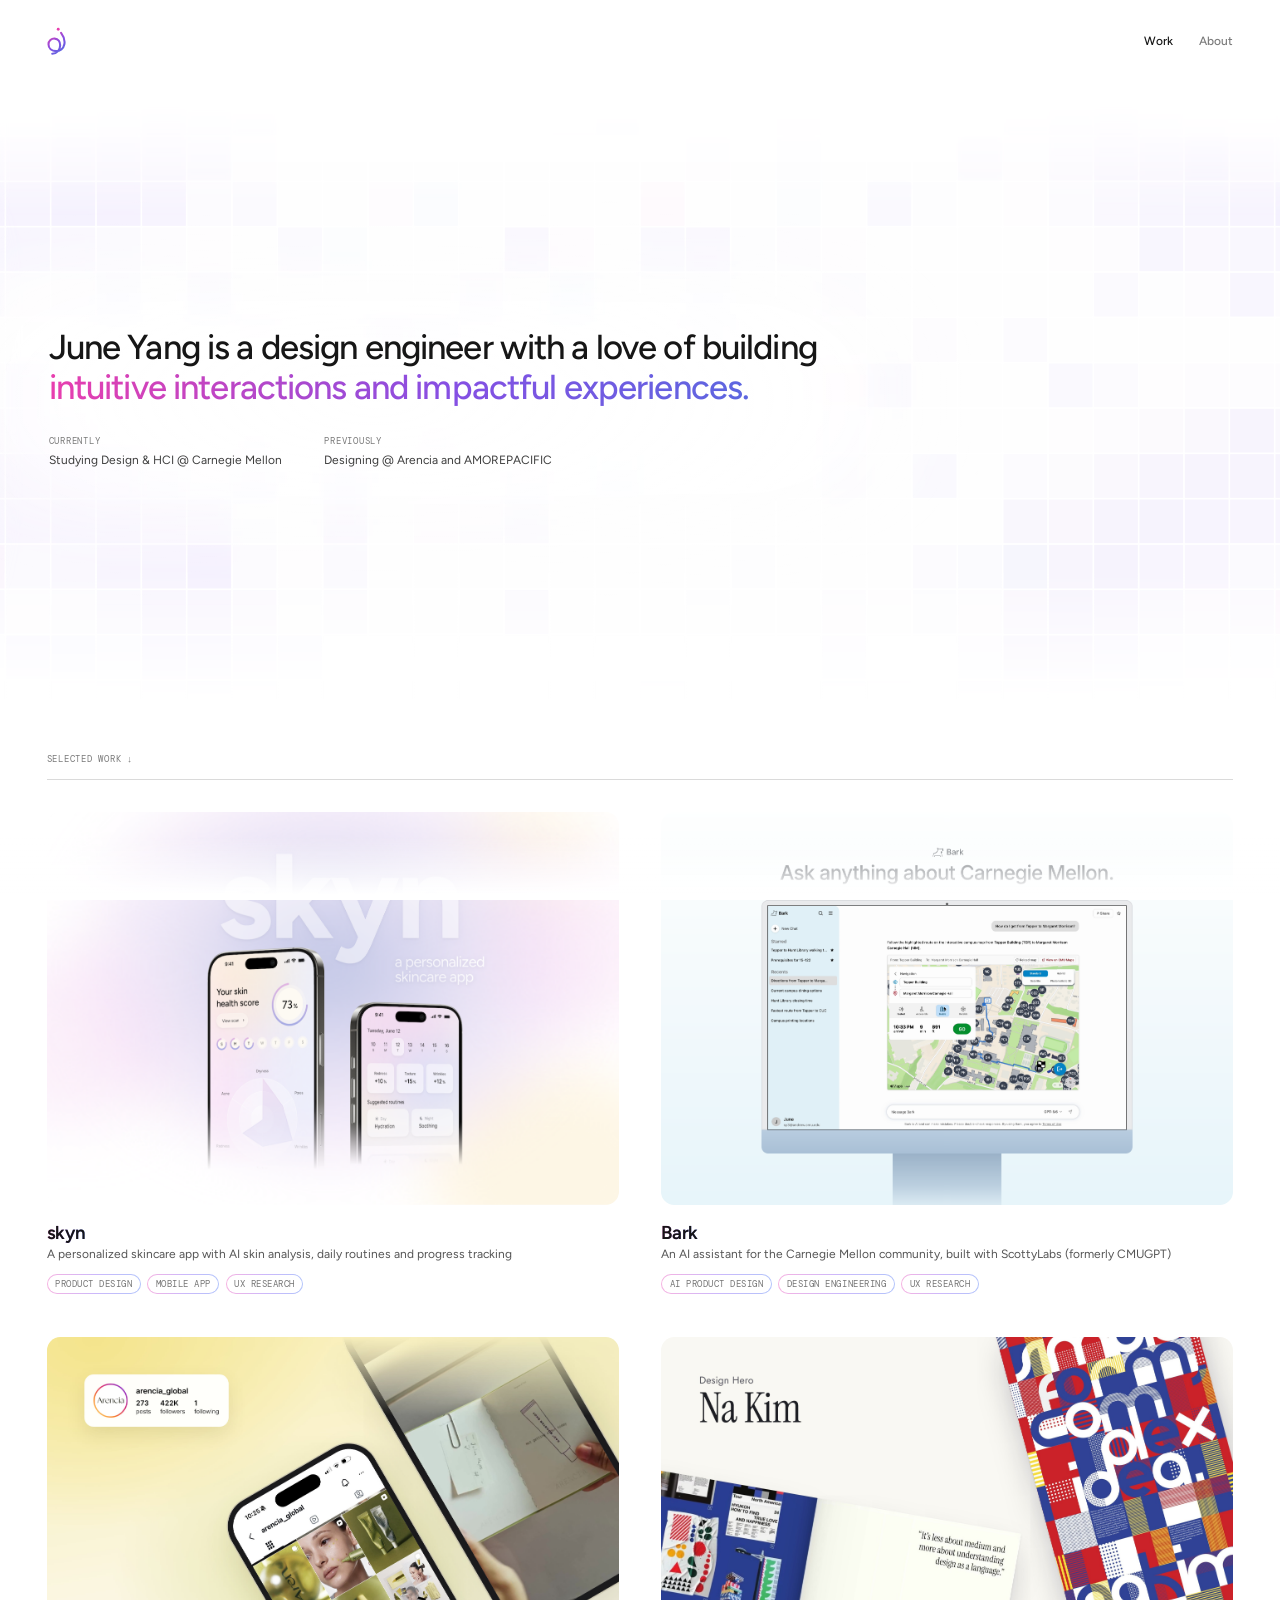
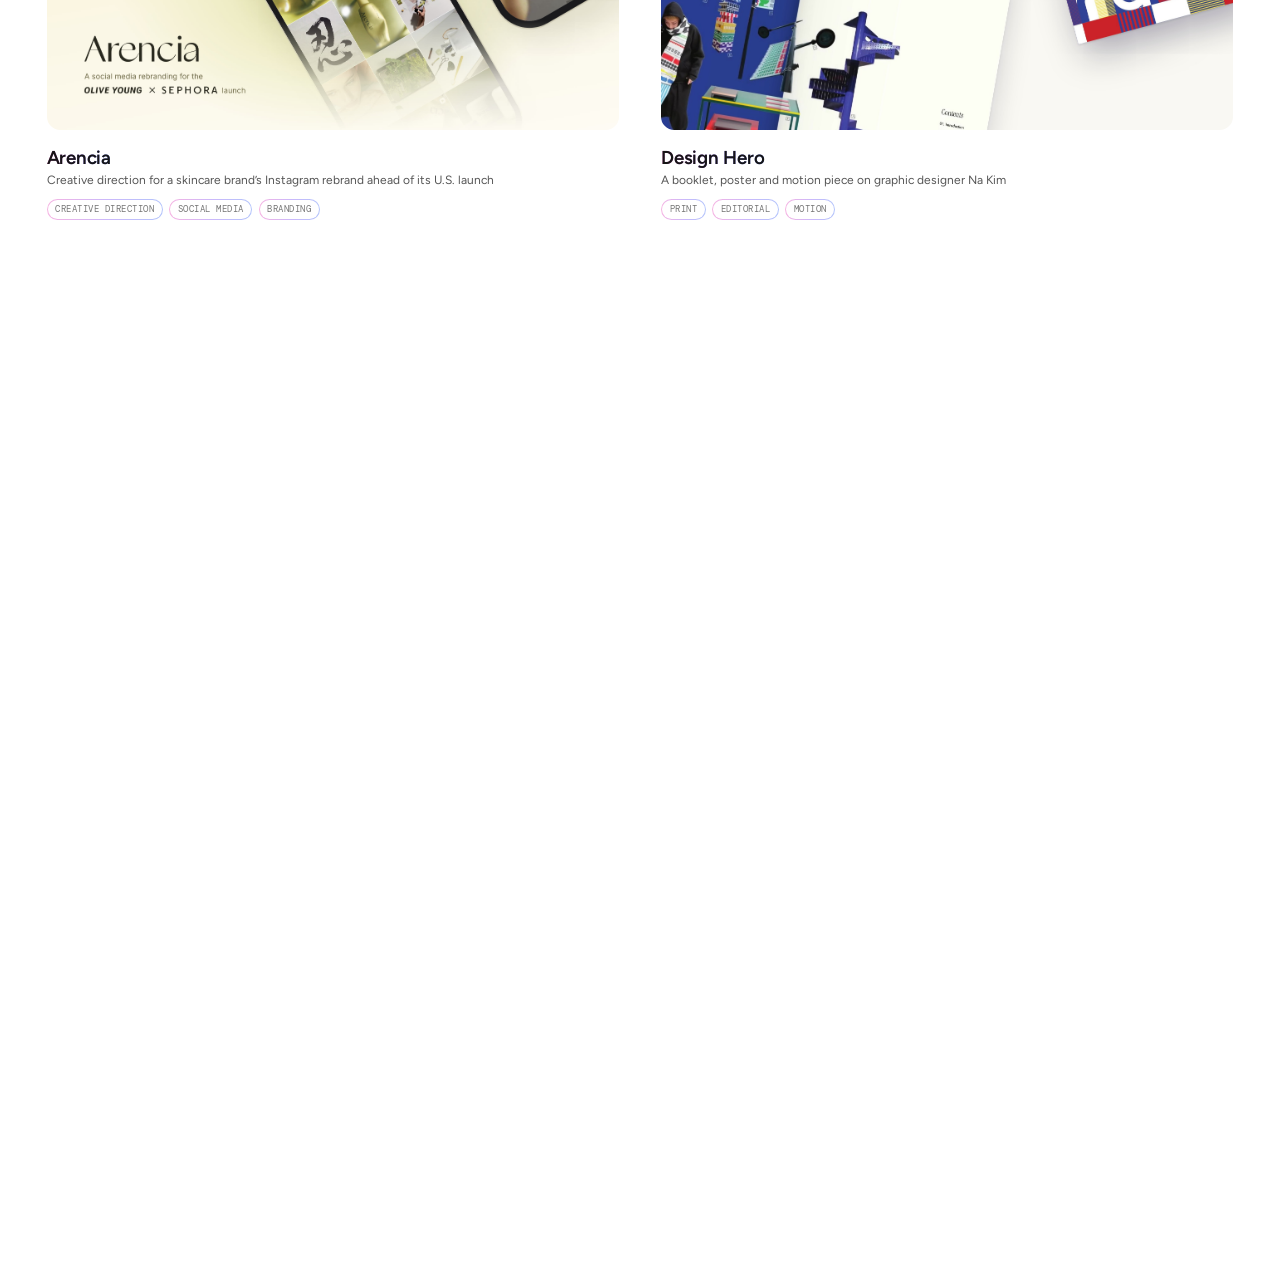
==== commit e0663cbd: "Turn off the cursor effect for now (cursor-circle.js kept for later) Co-Authored-By: Claude Opus 5.5" ====
--- a/index.html
+++ b/index.html
@@ -120,6 +120,5 @@
   </script>
   <script src="scroll-fade.js?v=1"></script>
   <script src="hero-grid.js?v=47"></script>
-  <script src="cursor-circle.js?v=1" defer></script>
 </body>
 </html>
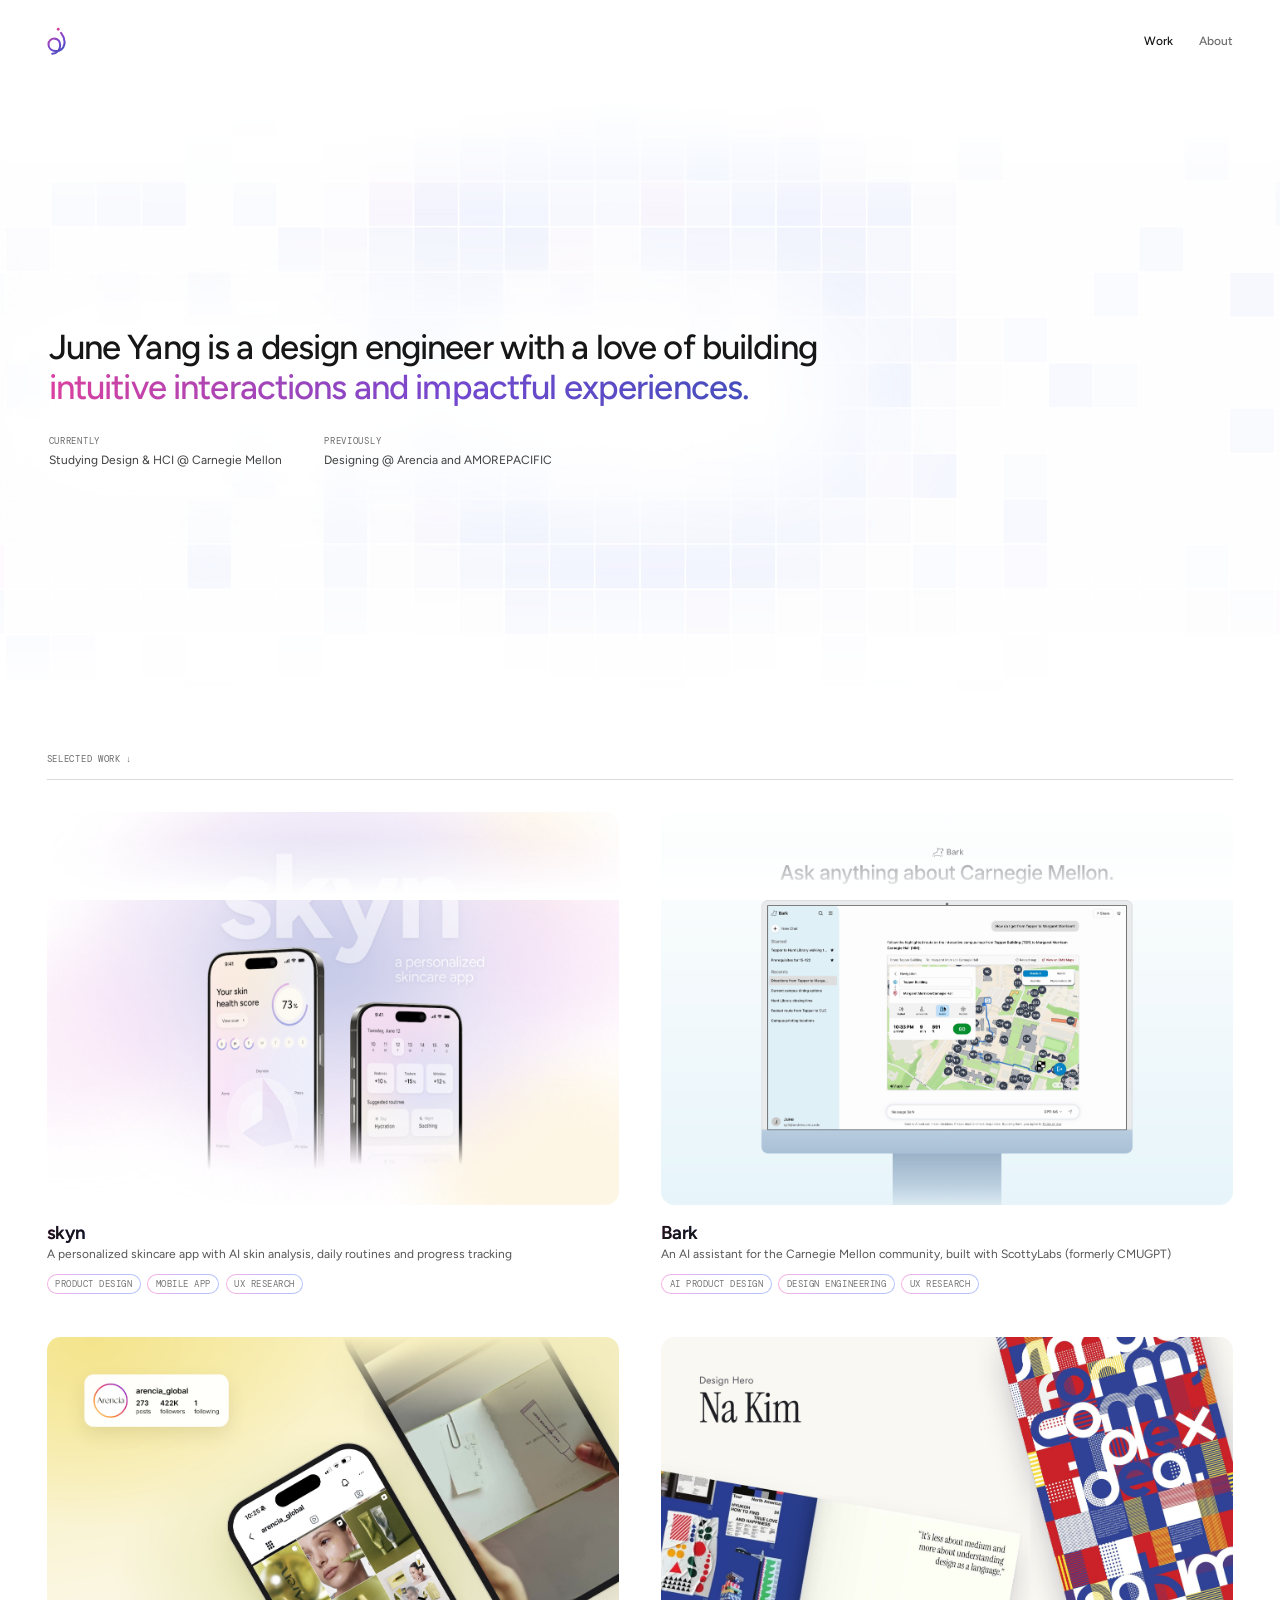
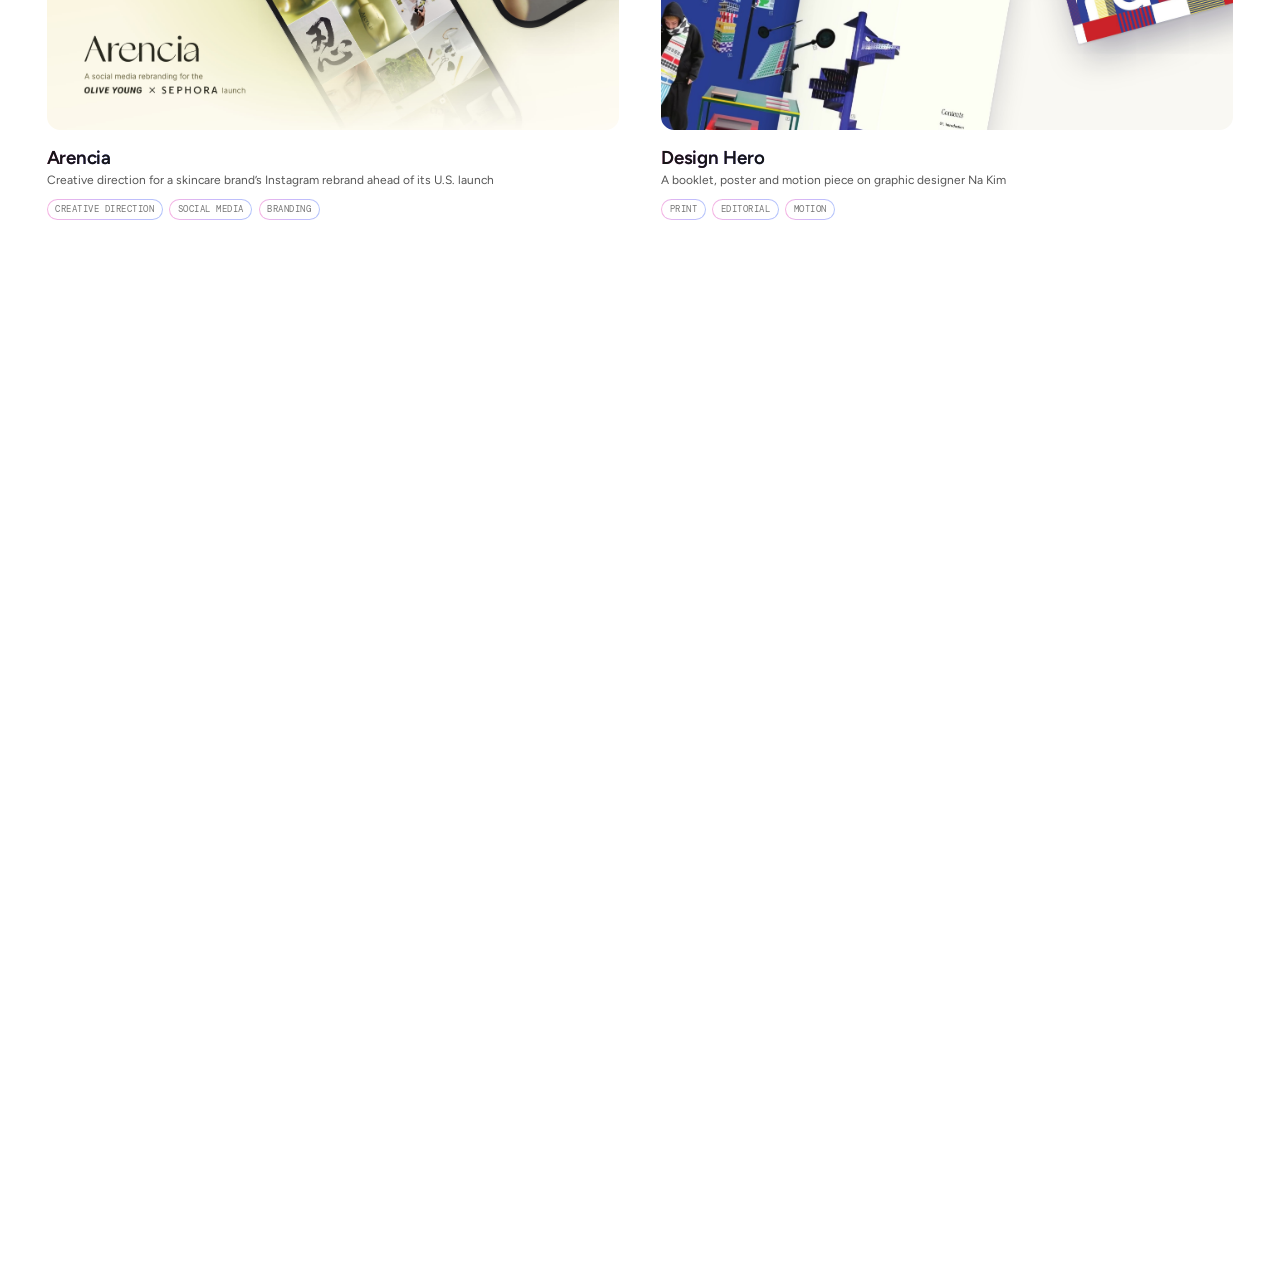
==== commit ad025a21: "Consistent design system across all pages: grounded palette with cobalt anchor, About on the system," ====
--- a/index.html
+++ b/index.html
@@ -5,16 +5,16 @@
   <meta name="robots" content="noindex, nofollow">
   <meta name="viewport" content="width=device-width, initial-scale=1">
   <title>June Yang</title>
-  <link rel="icon" href="favicon.ico?v=5" sizes="any">
-  <link rel="icon" type="image/svg+xml" href="favicon.svg?v=5">
-  <link rel="icon" type="image/png" href="favicon-32.png?v=5">
-  <link rel="apple-touch-icon" href="apple-touch-icon.png?v=4">
+  <link rel="icon" href="favicon.ico?v=6" sizes="any">
+  <link rel="icon" type="image/svg+xml" href="favicon.svg?v=6">
+  <link rel="icon" type="image/png" href="favicon-32.png?v=6">
+  <link rel="apple-touch-icon" href="apple-touch-icon.png?v=5">
   <meta name="description" content="June Yang is a design engineer with a love of building intuitive interactions and impactful experiences. Currently studying Design &amp; HCI at Carnegie Mellon.">
   <link rel="preconnect" href="https://fonts.googleapis.com">
   <link rel="preconnect" href="https://fonts.gstatic.com" crossorigin>
   <link href="https://fonts.googleapis.com/css2?family=DM+Mono:wght@400;500&family=Figtree:wght@400;500;600&display=swap" rel="stylesheet">
-  <link rel="stylesheet" href="ds.css?v=15">
-  <link rel="stylesheet" href="home.css?v=ds31">
+  <link rel="stylesheet" href="ds.css?v=18">
+  <link rel="stylesheet" href="home.css?v=ds32">
   <script>
     // Scale the 1920px design to the window width so it matches the Figma frame.
     (function () {
@@ -30,7 +30,7 @@
 <body>
   <canvas class="hero-grid" data-mode="squares" data-palette="shift" aria-hidden="true"></canvas>
   <header class="site-header">
-    <a class="site-logo" href="index.html"><img src="logo-j.svg?v=2" width="24" height="34" alt="June Yang (home)"></a>
+    <a class="site-logo" href="index.html"><img src="logo-j.svg?v=3" width="24" height="34" alt="June Yang (home)"></a>
     <nav class="site-nav" aria-label="Main">
       <a href="#work" aria-current="page">Work</a>
       <a href="about.html">About</a>
--- a/ds.css
+++ b/ds.css
@@ -20,21 +20,23 @@
   /* Neutrals */
   --ink:        #161616;  /* headings, body */
   --ink-2:      #3d3d3d;  /* long-form body */
-  --muted:      #7a7a7a;  /* supporting text, labels */
+  --muted:      #6b6b6b;  /* supporting text, labels (5.3:1 on white) */
   --line:       #dadada;  /* hairlines (a touch darker so card borders and dividers read clearly) */
-  --surface:    #f5f5f7;  /* image wells, chips */
+  --surface:    #f4f4f4;  /* image panels, chips (matches the grey baked into exported figures) */
   --bg:         #ffffff;
 
   /* Roles */
-  --link:       var(--pink-600);
-  --link-hover: var(--pink-700);
+  --anchor:     #33449e;  /* deep cobalt: the grounding color for links and active states (8.5:1) */
+  --anchor-700: #283680;
+  --link:       var(--anchor);
+  --link-hover: var(--anchor-700);
   --tag-bg:     var(--pink-50);
   --tag-fg:     var(--pink-600);
   --focus:      var(--pink-500);
   /* headline gradient: clean pink into violet and blue */
-  --gradient:   linear-gradient(90deg, #e83eae, #864fe3 52%, #536cdf);   /* between the original and the lighter pass: depth without glare; pink 3.7:1 for large text */
+  --gradient:   linear-gradient(90deg, #d9419f, #7448cf 52%, #3b4fb8);   /* grounded: calmer pink and violet into a deeper cobalt; pink 4.0:1 for large text */
   /* calmer version for hover states like project titles: lighter and clean, not vivid (≥3.6:1) */
-  --gradient-title: linear-gradient(90deg, #d655b0, #8b66e6 52%, #6380e6);
+  --gradient-title: linear-gradient(90deg, #d4529f, #7d57d0 52%, #4a5ebf);   /* card titles on hover: the grounded gradient, a step lighter */
   /* light pastel version for the selected-card ring */
   --gradient-ring: linear-gradient(90deg, #ef9ad6, #b79cf6 52%, #97aef5);
   /* soft pastel version for quiet details like tag outlines */
@@ -56,7 +58,7 @@
 /* Small monospace section label, e.g. EXPERIENCE / SELECTED WORK */
 .ds-label {
   font-family: var(--font-mono);
-  font-size: 14px;
+  font-size: 13px;
   font-weight: 400;
   letter-spacing: 0.08em;
   text-transform: uppercase;
@@ -77,3 +79,5 @@
 .cursor-circle.is-hover.is-press::before { transform: scale(2.2); transition-duration: .15s; }
 @media (prefers-reduced-motion: reduce) { .cursor-circle::before { transition: opacity .2s ease; } }
 
+/* the header's white band is intentionally wider than the page; never let it cause sideways scrolling */
+html, body { overflow-x: clip; }
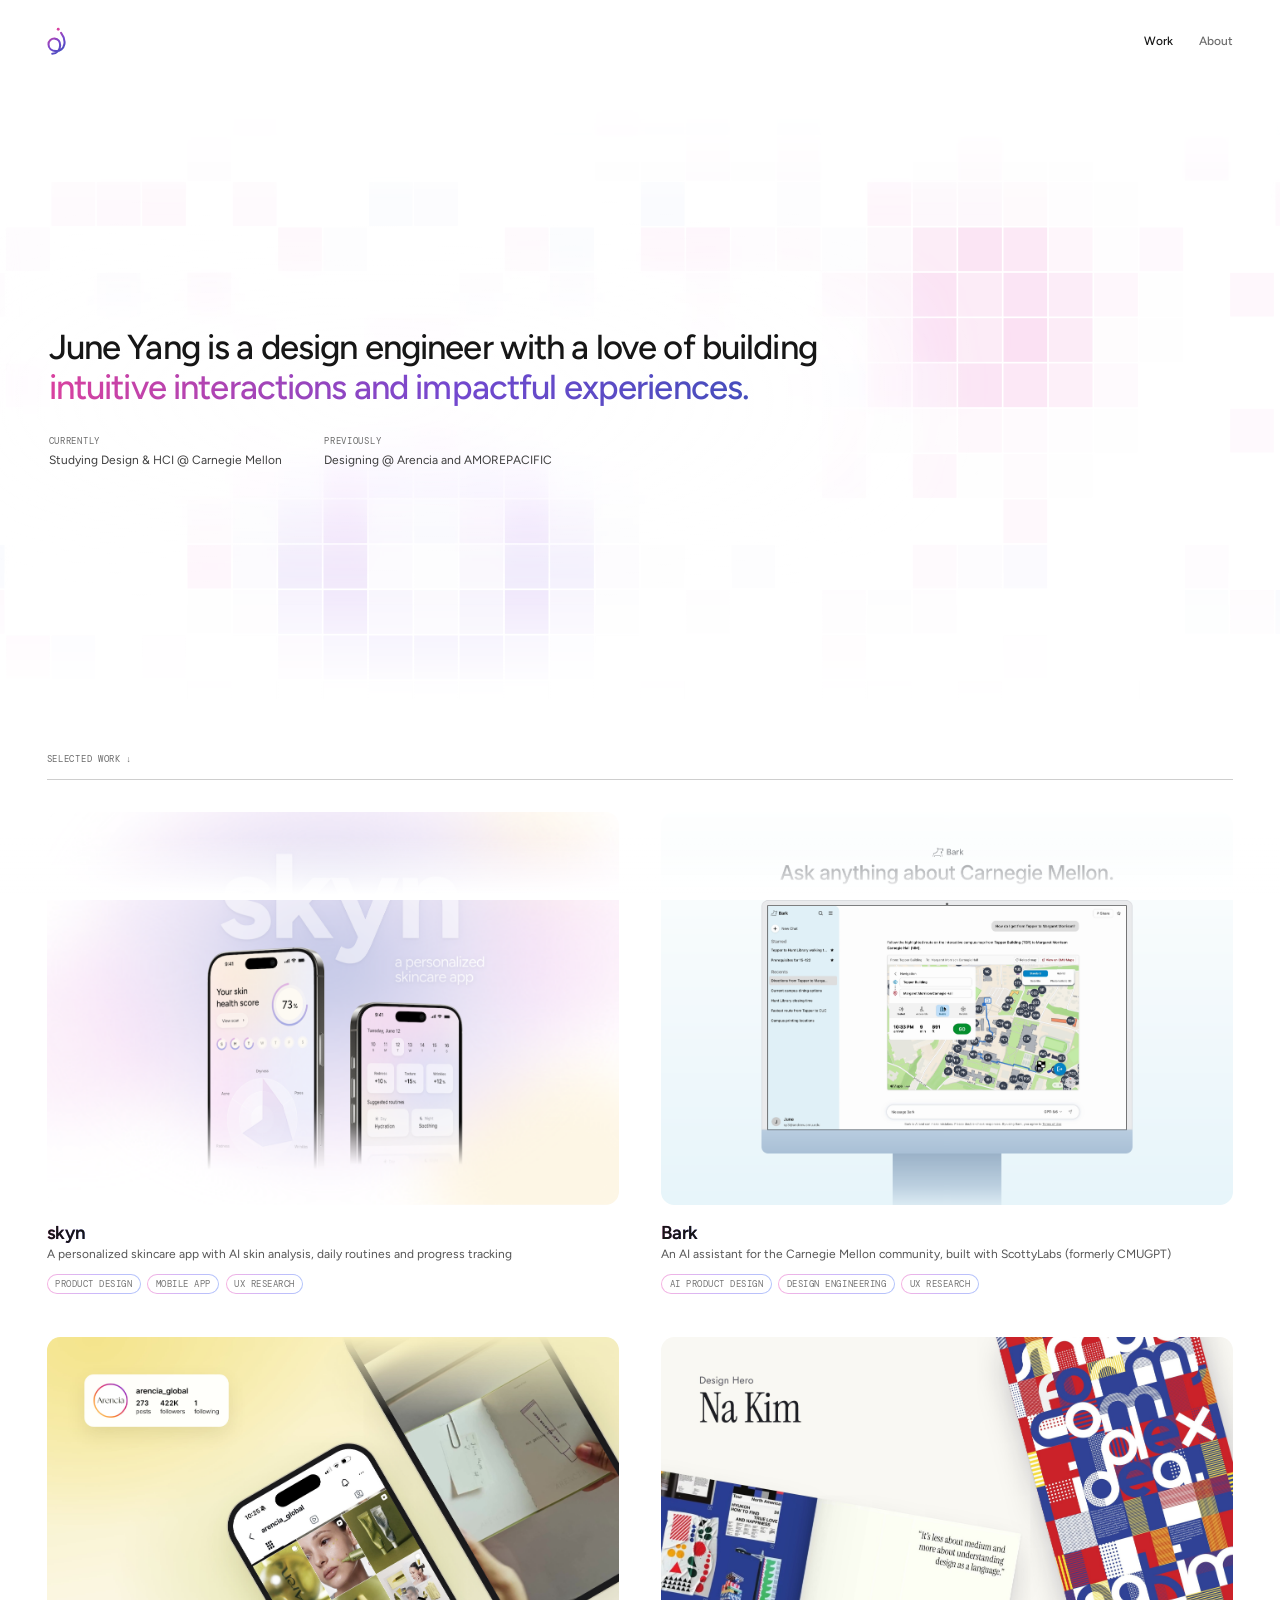
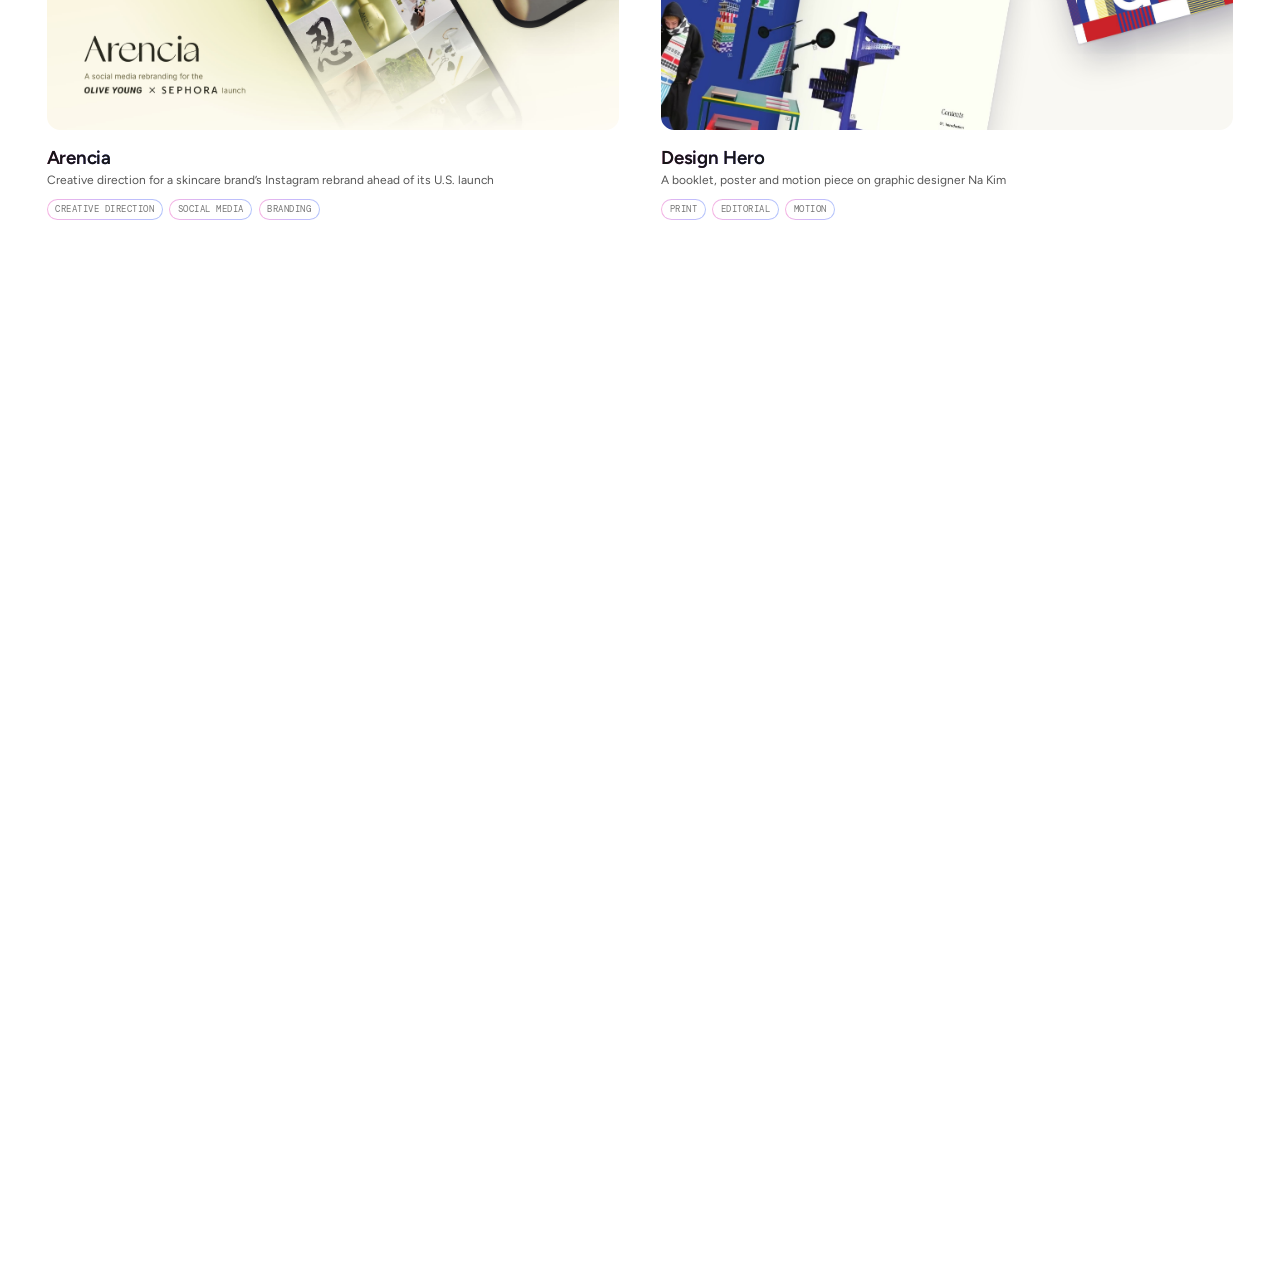
==== commit d9417b55: "Hairlines a step darker (#cecece) Co-Authored-By: Claude Opus 5.5 <noreply@anthropic.com> Claude-Ses" ====
--- a/index.html
+++ b/index.html
@@ -13,7 +13,7 @@
   <link rel="preconnect" href="https://fonts.googleapis.com">
   <link rel="preconnect" href="https://fonts.gstatic.com" crossorigin>
   <link href="https://fonts.googleapis.com/css2?family=DM+Mono:wght@400;500&family=Figtree:wght@400;500;600&display=swap" rel="stylesheet">
-  <link rel="stylesheet" href="ds.css?v=18">
+  <link rel="stylesheet" href="ds.css?v=19">
   <link rel="stylesheet" href="home.css?v=ds32">
   <script>
     // Scale the 1920px design to the window width so it matches the Figma frame.
--- a/ds.css
+++ b/ds.css
@@ -21,7 +21,7 @@
   --ink:        #161616;  /* headings, body */
   --ink-2:      #3d3d3d;  /* long-form body */
   --muted:      #6b6b6b;  /* supporting text, labels (5.3:1 on white) */
-  --line:       #dadada;  /* hairlines (a touch darker so card borders and dividers read clearly) */
+  --line:       #cecece;  /* hairlines (a touch darker so card borders and dividers read clearly) */
   --surface:    #f4f4f4;  /* image panels, chips (matches the grey baked into exported figures) */
   --bg:         #ffffff;
 
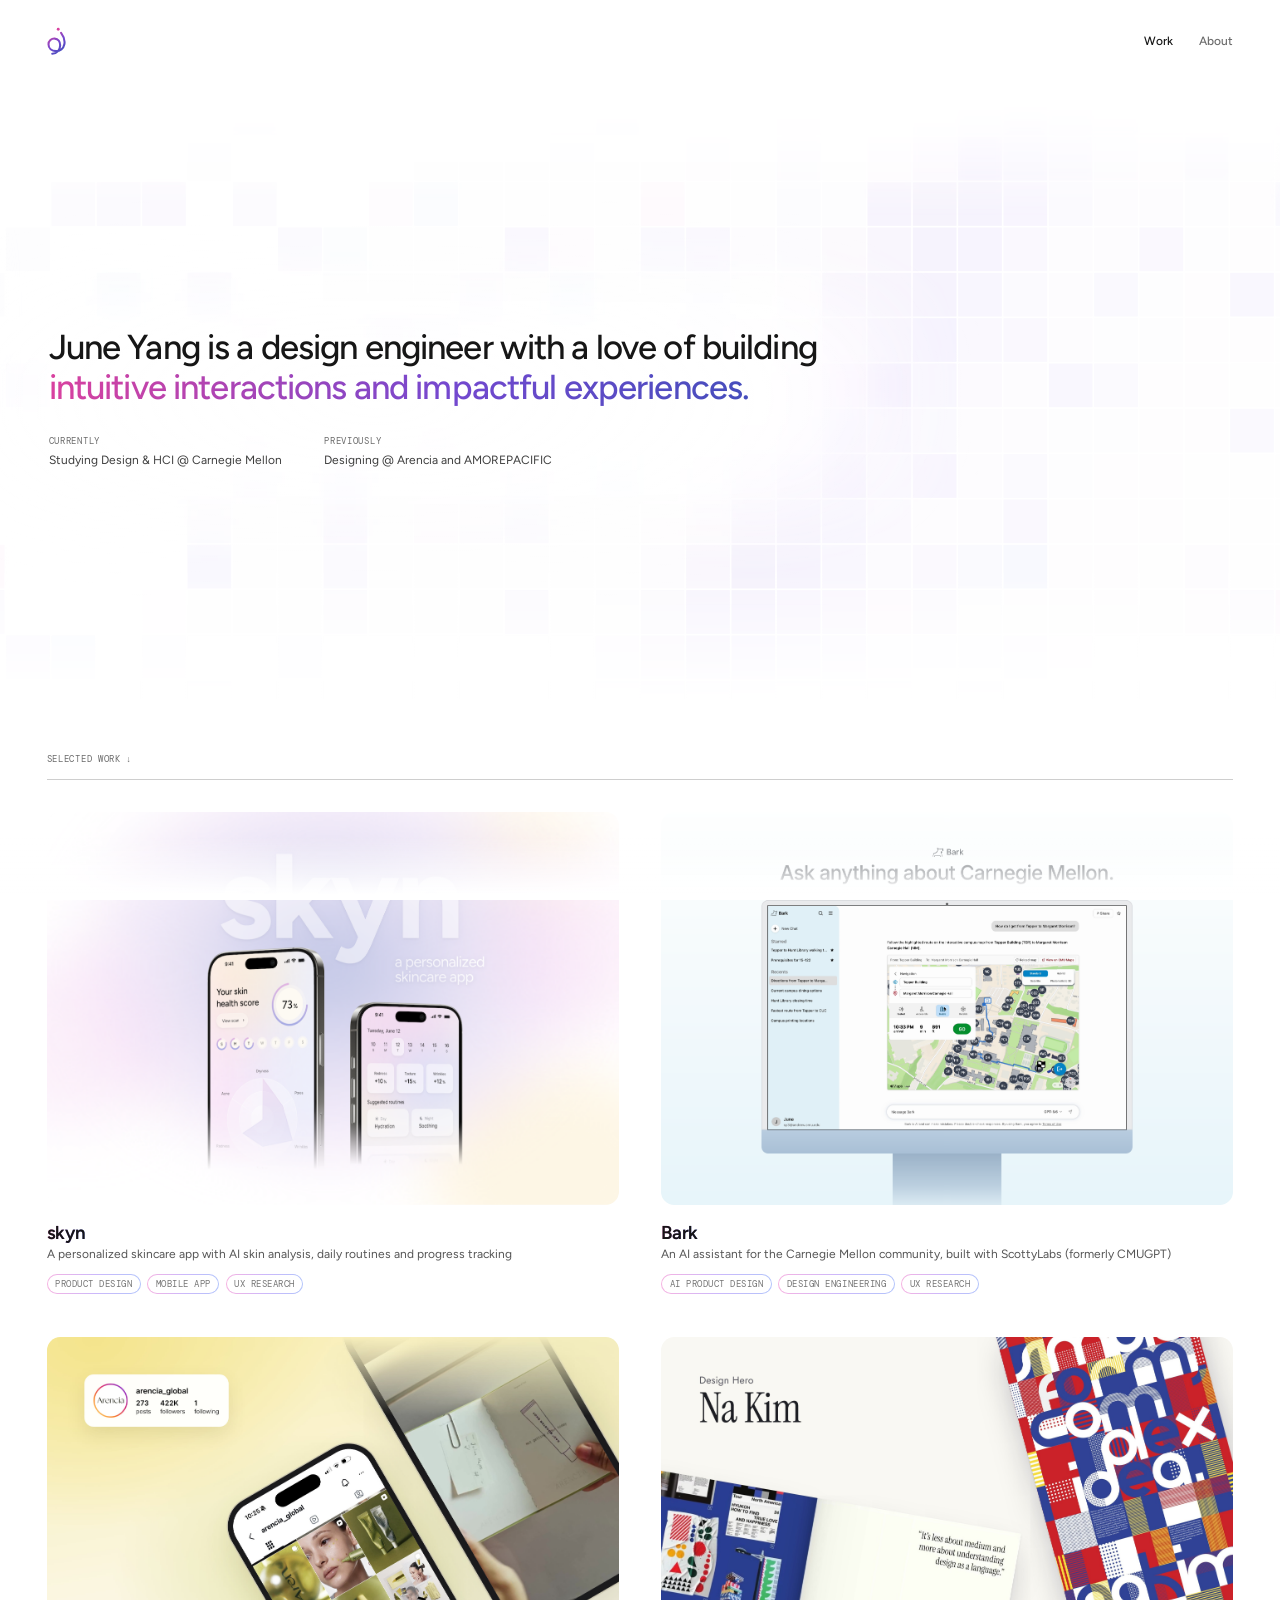
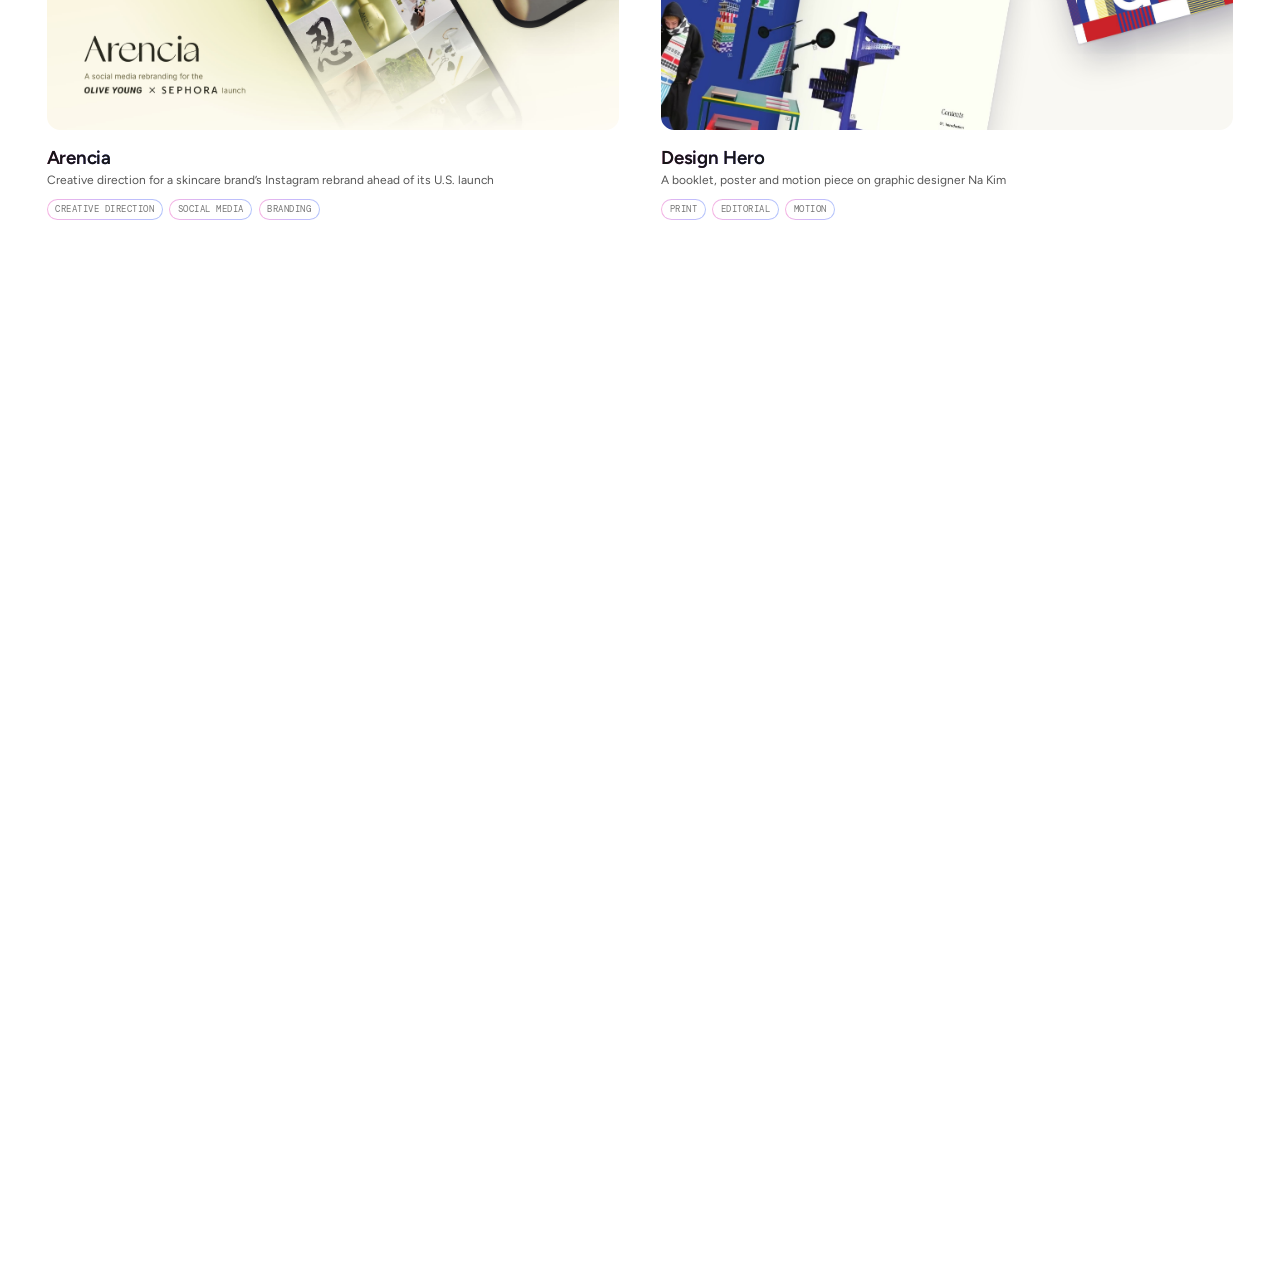
==== commit 036c010e: "Skyn hover preview starts on the Browse screen; face scan moves later in the loop Co-Authored-By: Cl" ====
--- a/index.html
+++ b/index.html
@@ -54,7 +54,7 @@
         <div class="project__frame"><div class="project__media project__media--skyn">
           <img src="skyn/images/hero.png" width="857" height="589"
             alt="Two skyn app screens showing a skin health score and daily skin changes">
-          <video class="project__hover" data-src="skyn/images/hover.mp4?v=12" muted playsinline loop preload="none" aria-hidden="true"></video>
+          <video class="project__hover" data-src="skyn/images/hover.mp4?v=13" muted playsinline loop preload="none" aria-hidden="true"></video>
         </div></div>
         <h2 class="project__title">skyn</h2>
         <p class="project__desc">A personalized skincare app with AI skin analysis, daily routines and progress tracking</p>
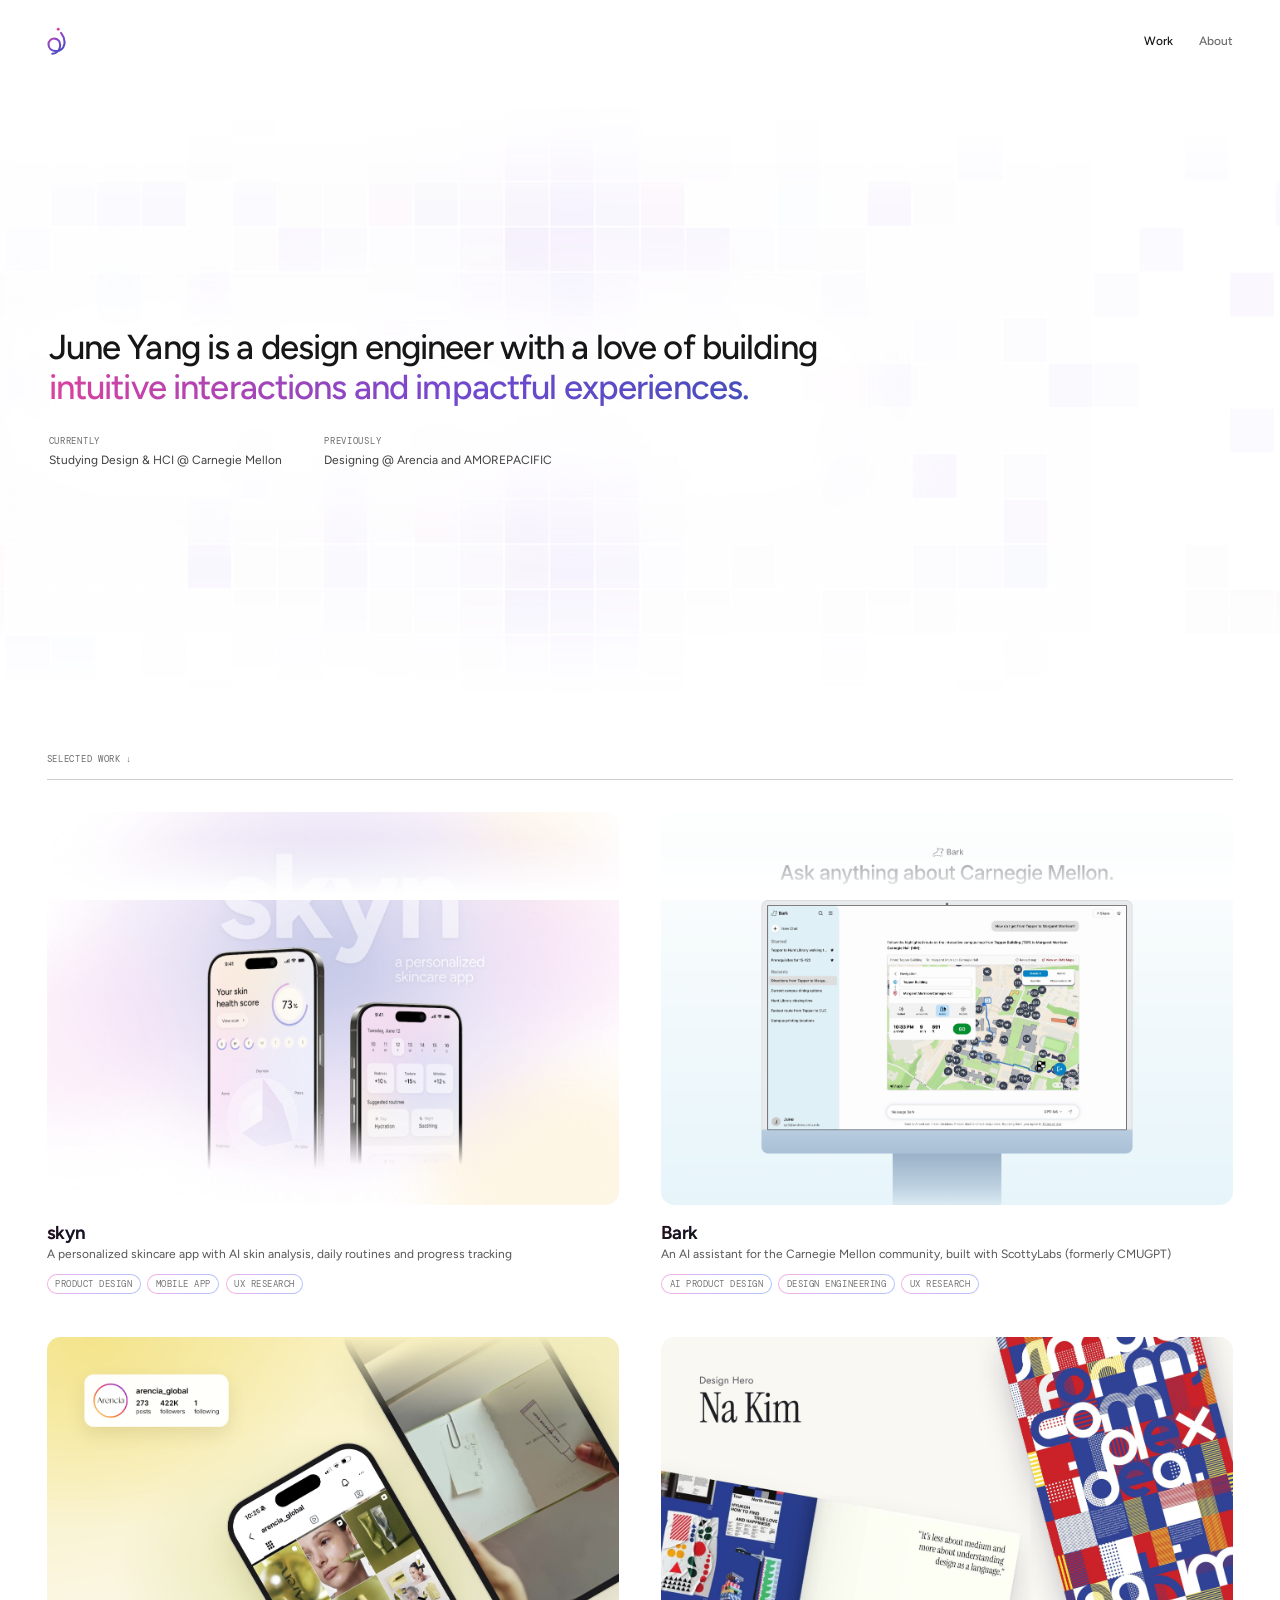
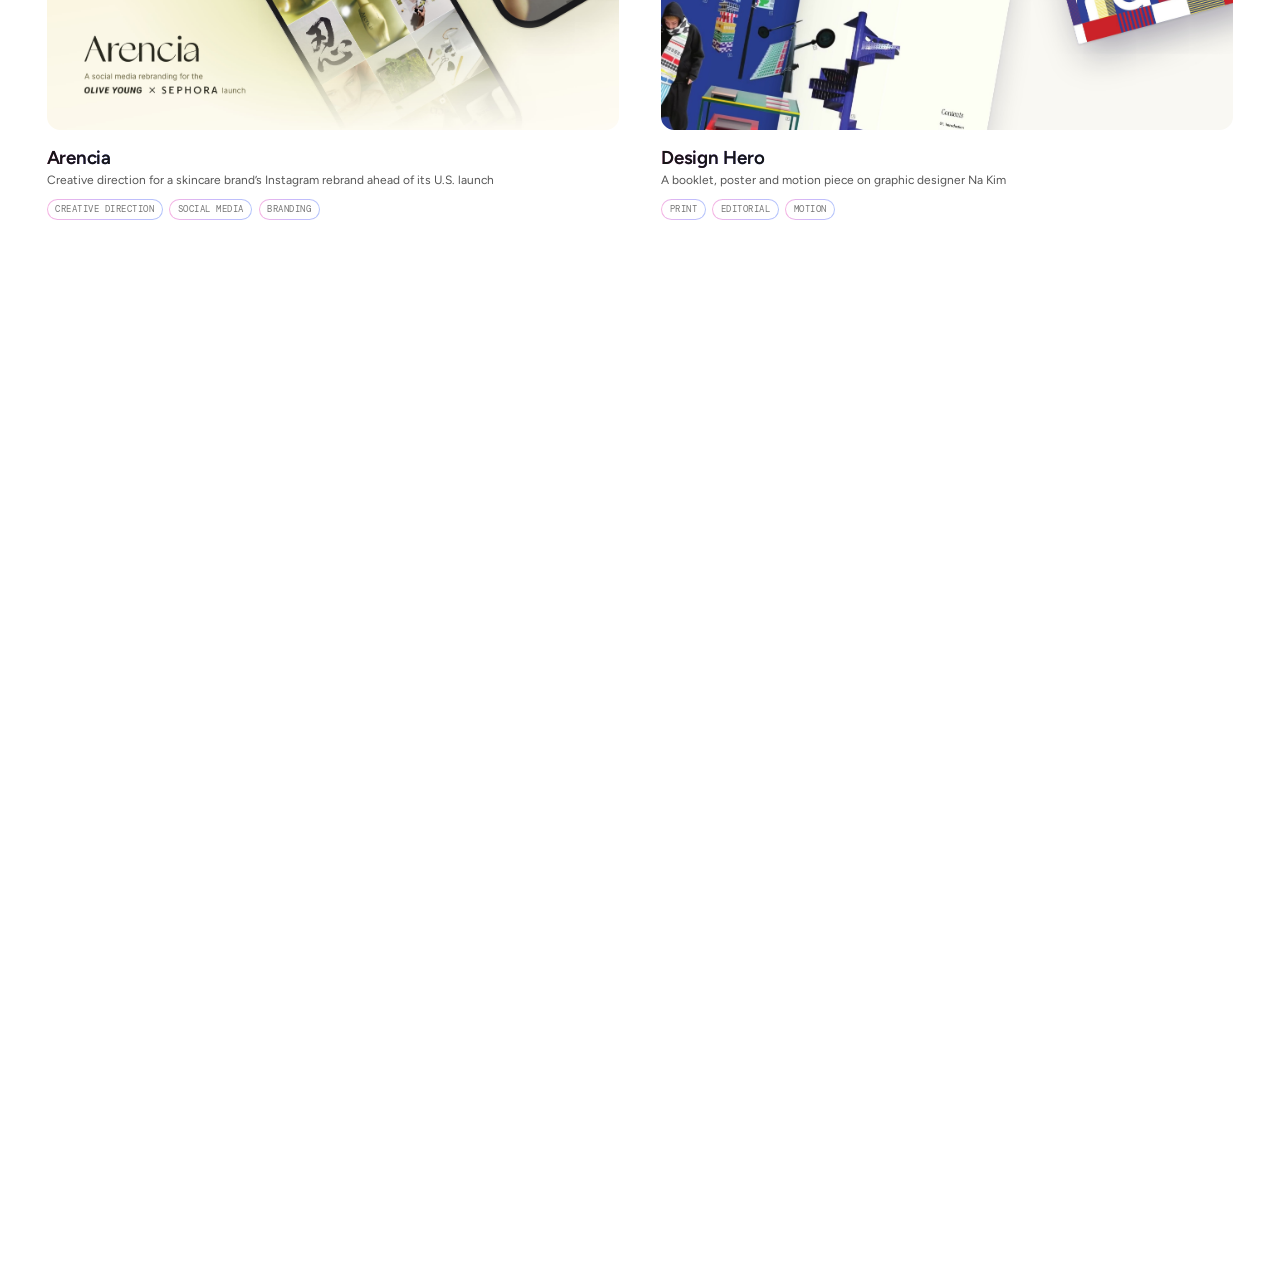
==== commit b1f0b781: "Skyn hover preview: open on product info, then progress, then scan, browse and routines Co-Authored-" ====
--- a/index.html
+++ b/index.html
@@ -54,7 +54,7 @@
         <div class="project__frame"><div class="project__media project__media--skyn">
           <img src="skyn/images/hero.png" width="857" height="589"
             alt="Two skyn app screens showing a skin health score and daily skin changes">
-          <video class="project__hover" data-src="skyn/images/hover.mp4?v=13" muted playsinline loop preload="none" aria-hidden="true"></video>
+          <video class="project__hover" data-src="skyn/images/hover.mp4?v=14" muted playsinline loop preload="none" aria-hidden="true"></video>
         </div></div>
         <h2 class="project__title">skyn</h2>
         <p class="project__desc">A personalized skincare app with AI skin analysis, daily routines and progress tracking</p>
